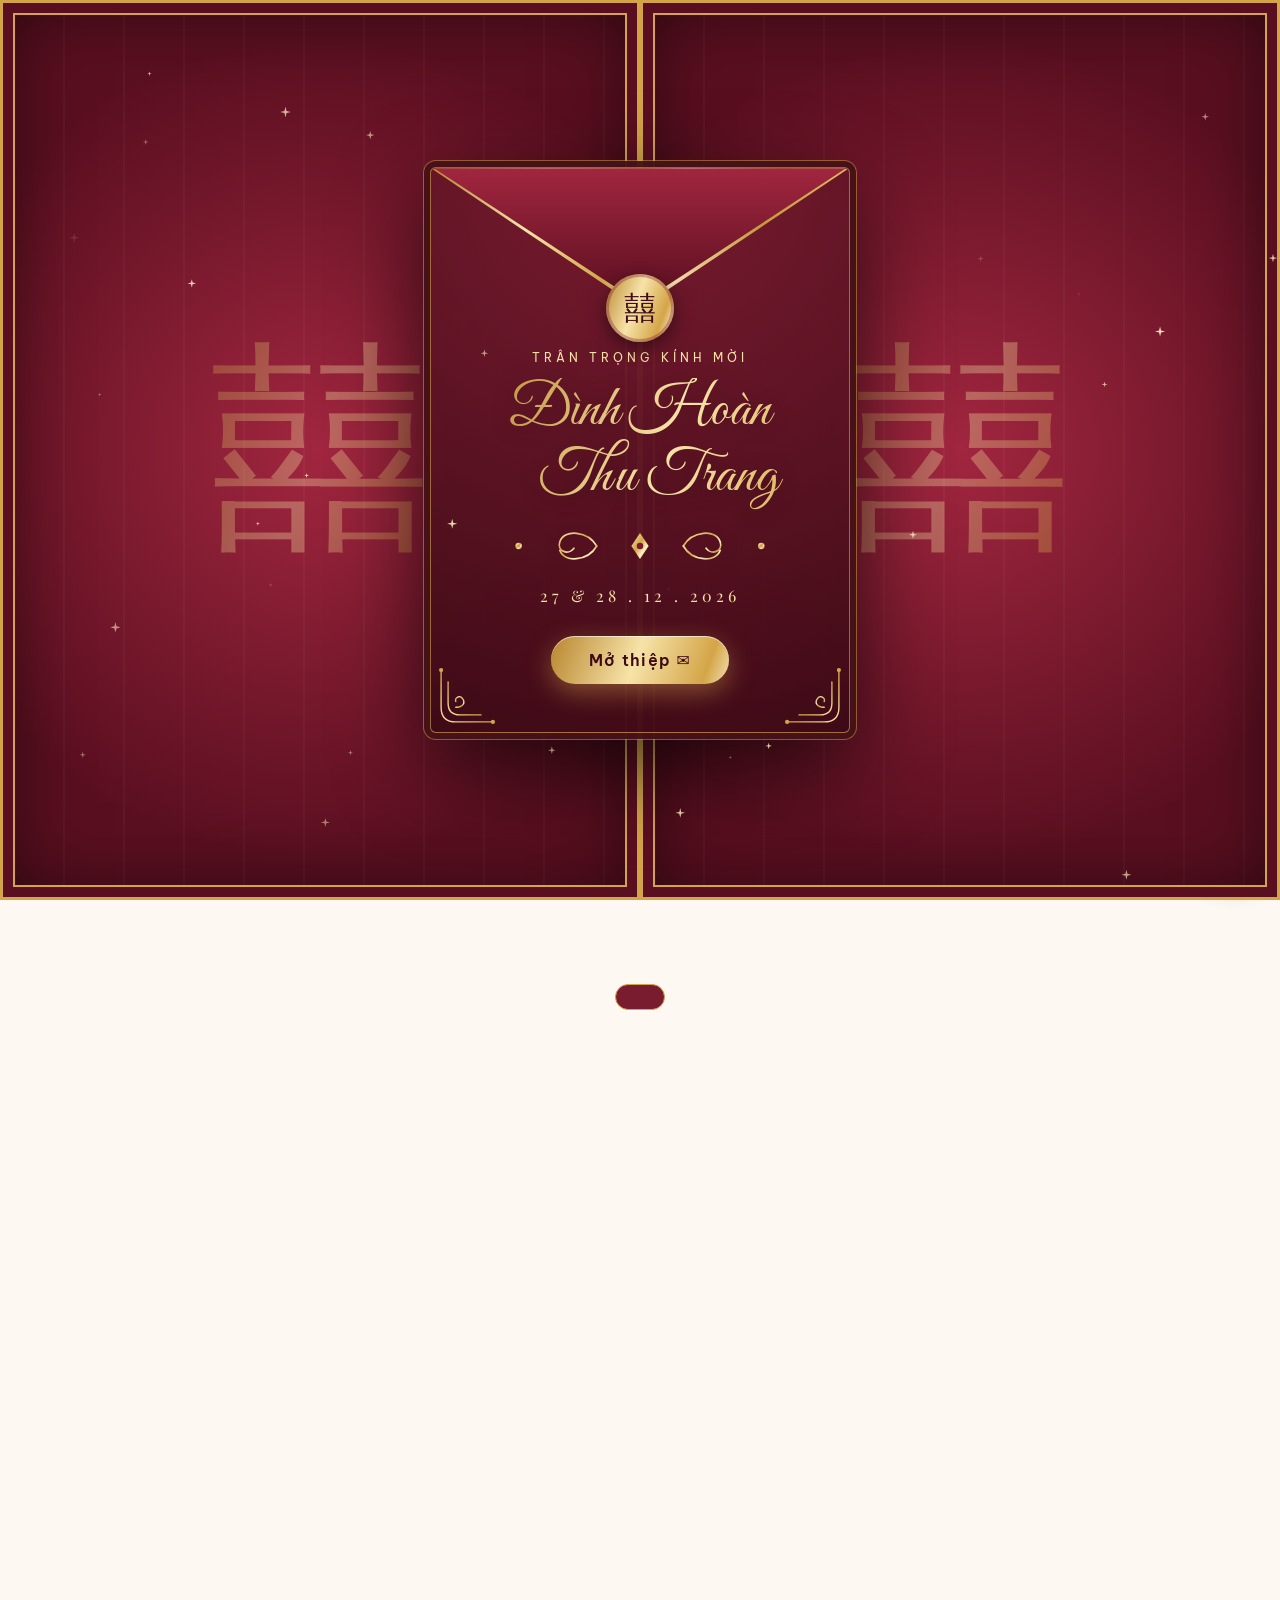
==== index.html @ 95486910 "Rút ngắn đoạn cúi chào hai họ và khán giả vỗ tay từ 4 giây còn 2 giây Toàn bộ cảnh mở thiệp còn khoả" ====
<!doctype html>
<html lang="vi">
<head>
  <meta charset="utf-8">
  <meta name="viewport" content="width=device-width, initial-scale=1">
  <title>Thiệp Cưới Đình Hoàn & Thu Trang · 27–28.12.2026</title>
  <meta name="description" content="Trân trọng kính mời bạn đến dự lễ cưới của Đình Hoàn & Thu Trang vào ngày 27 & 28/12/2026.">
  <meta property="og:title" content="Đình Hoàn ❤ Thu Trang — 27 & 28.12.2026">
  <meta property="og:description" content="Trân trọng kính mời bạn đến chung vui cùng gia đình chúng mình.">
  <meta property="og:image" content="images/cover.jpg">
  <meta name="theme-color" content="#5a0f20">
  <link rel="preconnect" href="https://fonts.googleapis.com">
  <link rel="preconnect" href="https://fonts.gstatic.com" crossorigin>
  <link href="https://fonts.googleapis.com/css2?family=Great+Vibes&family=Playfair+Display:ital,wght@0,400;0,600;0,700;1,400&family=Be+Vietnam+Pro:wght@300;400;500&display=swap" rel="stylesheet">
  <link rel="stylesheet" href="style.css?v=42">
</head>
<body class="locked">

  <!-- Hoạ tiết vàng dùng lại nhiều lần -->
  <svg width="0" height="0" style="position:absolute" aria-hidden="true">
    <defs>
      <linearGradient id="goldGrad" x1="0" y1="0" x2="1" y2="1">
        <stop offset="0" stop-color="#f7e3a8"/><stop offset=".45" stop-color="#d4a548"/>
        <stop offset=".7" stop-color="#fff1c4"/><stop offset="1" stop-color="#b8862f"/>
      </linearGradient>
      <symbol id="flourish" viewBox="0 0 240 40">
        <g fill="none" stroke="url(#goldGrad)" stroke-width="1.6" stroke-linecap="round">
          <path d="M106 20H8M134 20H232"/>
          <path d="M80 20c-8-14-30-16-34-4c-3 9 8 13 13 6"/>
          <path d="M160 20c8-14 30-16 34-4c3 9-8 13-13 6"/>
          <path d="M80 20c-8 14-30 16-34 4"/><path d="M160 20c8 14 30 16 34 4"/>
          <circle cx="8" cy="20" r="2.2" fill="#d4a548"/><circle cx="232" cy="20" r="2.2" fill="#d4a548"/>
        </g>
        <path d="M120 8l8 12-8 12-8-12z" fill="url(#goldGrad)"/>
        <circle cx="120" cy="20" r="3" fill="#7a1c30"/>
      </symbol>
      <symbol id="corner" viewBox="0 0 80 80">
        <g fill="none" stroke="url(#goldGrad)" stroke-width="2" stroke-linecap="round">
          <path d="M3 77V24Q3 3 24 3H77"/>
          <path d="M13 60V30Q13 13 30 13H60"/>
          <path d="M24 24c10 0 14 6 10 12s-12 2-10-4"/>
        </g>
        <circle cx="3" cy="77" r="3" fill="#d4a548"/><circle cx="77" cy="3" r="3" fill="#d4a548"/>
      </symbol>
    </defs>
  </svg>

  <!-- ====== MÀN HÌNH MỞ THIỆP: CỔNG CƯỚI ====== -->
  <div id="opening">
    <div class="door left"><div class="door-inner"><span class="door-xi">囍</span></div></div>
    <div class="door right"><div class="door-inner"><span class="door-xi">囍</span></div></div>
    <!-- Phong bì thư: bấm vào bất kỳ đâu trên phong bì để mở -->
    <div class="gate-card envelope" id="envelope" role="button" tabindex="0" aria-label="Mở thiệp">
      <div class="env-flap"><div class="env-flap-in"></div></div>
      <div class="env-seal">囍</div>
      <svg class="corner bl"><use href="#corner"/></svg><svg class="corner br"><use href="#corner"/></svg>
      <p class="env-small">Trân trọng kính mời</p>
      <h1 class="script gold-text env-names"><span data-k="groom.shortName"></span><br><span class="amp">&</span> <span data-k="bride.shortName"></span></h1>
      <svg class="flourish"><use href="#flourish"/></svg>
      <p class="env-date" data-k="dateText"></p>
      <span id="openBtn" class="btn-gold">Mở thiệp ✉</span>
    </div>

    <!-- Hoạt ảnh cô dâu chú rể hôn nhau -->
    <div class="kiss-scene" aria-hidden="true">
      <div class="kiss-glow"></div>
      <svg class="kiss-svg" viewBox="-220 -290 440 390">
        <defs>
          <linearGradient id="silGold" x1="0" y1="0" x2="0" y2="1">
            <stop offset="0" stop-color="#fff1c4"/><stop offset=".5" stop-color="#e2b45a"/><stop offset="1" stop-color="#a8792a"/>
          </linearGradient>
          <linearGradient id="suitDark" x1="0" y1="0" x2="0" y2="1">
            <stop offset="0" stop-color="#d9aa52"/><stop offset="1" stop-color="#8f6420"/>
          </linearGradient>
          <linearGradient id="veilGrad" x1="0" y1="0" x2="1" y2="1">
            <stop offset="0" stop-color="#fff" stop-opacity=".9"/><stop offset="1" stop-color="#fff" stop-opacity=".1"/>
          </linearGradient>
          <linearGradient id="dressGrad" x1="0" y1="0" x2="0" y2="1">
            <stop offset="0" stop-color="#ffffff"/><stop offset="1" stop-color="#f3e4cc"/>
          </linearGradient>
          <linearGradient id="suitBlack" x1="0" y1="0" x2="1" y2="1">
            <stop offset="0" stop-color="#3a3a46"/><stop offset=".55" stop-color="#16161c"/><stop offset="1" stop-color="#050507"/>
          </linearGradient>
          <linearGradient id="suitBack" x1="0" y1="0" x2="0" y2="1">
            <stop offset="0" stop-color="#1c1c24"/><stop offset="1" stop-color="#050507"/>
          </linearGradient>
          <radialGradient id="blush"><stop offset="0" stop-color="#ff7a93" stop-opacity=".8"/><stop offset="1" stop-color="#ff7a93" stop-opacity="0"/></radialGradient>
        </defs>

        <!-- Trái tim vàng tự vẽ bao quanh -->
        <path class="big-heart" pathLength="1" d="M0 12 C-40 -30 -175 -80 -175 -175 C-175 -250 -65 -275 0 -200 C65 -275 175 -250 175 -175 C175 -80 40 -30 0 12 Z"/>
        <g class="twinkles">
          <path d="M-150 -235l4 10 10 4-10 4-4 10-4-10-10-4 10-4z" style="--d:0s"/>
          <path d="M160 -215l3 8 8 3-8 3-3 8-3-8-8-3 8-3z" style="--d:.3s"/>
          <path d="M-185 -110l3 8 8 3-8 3-3 8-3-8-8-3 8-3z" style="--d:.6s"/>
          <path d="M185 -95l4 10 10 4-10 4-4 10-4-10-10-4 10-4z" style="--d:.15s"/>
          <path d="M0 -265l4 10 10 4-10 4-4 10-4-10-10-4 10-4z" style="--d:.45s"/>
        </g>

        <ellipse class="ground" cx="0" cy="3" rx="150" ry="8" fill="#000" opacity=".28"/>

        <!-- ===== CHÚ RỂ ===== -->
        <g class="groom"><g class="walker"><g class="lean">
          <g class="g-leg back"><path d="M-14 -64H0L-2 -6H-13Z" fill="url(#suitBack)"/><path d="M-14 -7H-2Q8 -7 9 -2Q9 1 1 1H-14Z" fill="#050507"/></g>
          <g class="g-leg front"><path d="M6 -64H22L20 -6H9Z" fill="url(#suitBlack)" stroke="rgba(247,227,168,.35)" stroke-width="1"/><path d="M8 -7H21Q31 -7 32 -2Q32 1 23 1H8Z" fill="#050507"/><path d="M15 -4H25" stroke="#fff" stroke-opacity=".35" stroke-width="1.2" stroke-linecap="round"/></g>
          <g class="g-arm2"><g transform="translate(10 -4)"><path d="M-8 -132L-15 -79" stroke="#0b0b10" stroke-width="9.5" stroke-linecap="round"/><rect x="-20.5" y="-82" width="11" height="4" rx="1" fill="#e9e9ee"/><circle cx="-15.5" cy="-73" r="5.6" fill="#e9c3a2"/></g></g>
          <path d="M-12 -147Q4 -151 16 -146Q28 -136 28 -114Q26 -90 27 -60H-20Q-23 -100 -20 -130Q-18 -143 -12 -147Z" fill="url(#suitBlack)" stroke="rgba(247,227,168,.45)" stroke-width="1.2"/>
          <path d="M-20 -64Q-26 -55 -23 -48L-8 -58Z" fill="#14141a"/>
          <path d="M16 -146Q26 -136 27 -116L20 -110Q20 -132 11 -146Z" fill="#fff"/>
          <path d="M11 -146Q20 -130 20 -110L14 -106Q14 -128 4 -146Z" fill="#2c2c38"/>
          <path d="M15 -144l7 3-7 3zM22 -144l-5 3 5 3z" fill="#0b0b0f"/>
          <circle cx="25" cy="-98" r="1.6" fill="#55555f"/><circle cx="25.5" cy="-86" r="1.6" fill="#55555f"/>
          <path d="M3 -122l7 -5 3 5z" fill="#fff"/>
          <circle cx="5" cy="-130" r="4.5" fill="#e04a66"/><circle cx="5" cy="-130" r="2" fill="#ff8fa3"/>
          <g class="g-arm"><g transform="translate(-24 -6)"><path d="M31 -131L35 -77" stroke="rgba(247,227,168,.4)" stroke-width="12" stroke-linecap="round"/><path d="M31 -131L35 -77" stroke="#1d1d26" stroke-width="10" stroke-linecap="round"/><rect x="29.5" y="-77" width="11" height="4" fill="#fff"/><circle cx="35" cy="-69" r="6" fill="#f6d8b8"/>
            <g class="ringbox" opacity="0">
              <rect x="27" y="-71" width="16" height="9" rx="2" fill="#7a1c30" stroke="#d4a548" stroke-width="1"/>
              <g class="ring"><circle cx="35" cy="-75" r="3.6" fill="none" stroke="#f2d58a" stroke-width="1.8"/><path d="M35 -82l2.4 3-2.4 2.4-2.4-2.4z" fill="#fff"/></g>
              <rect class="lid" x="27" y="-75" width="16" height="4" rx="1.5" fill="#8e2238" stroke="#d4a548" stroke-width="1"/>
            </g>
          </g></g>
          <g class="g-head">
            <rect x="-7" y="-158" width="14" height="14" fill="#f6d8b8"/>
            <circle cx="2" cy="-176" r="22" fill="#f6d8b8"/>
            <path d="M-22 -176Q-24 -204 2 -201Q24 -200 25 -182Q14 -194 2 -190Q-10 -188 -13 -170Z" fill="#2a0610"/>
            <circle class="eye-open" cx="14" cy="-178" r="2.4" fill="#2a0610"/>
            <path class="eye-closed" d="M10 -178q4 3 8 0" stroke="#2a0610" stroke-width="2" fill="none" stroke-linecap="round"/>
            <path class="mouth" d="M14 -166q4 2 7-1" stroke="#a0384d" stroke-width="2" fill="none" stroke-linecap="round"/><g class="pucker" opacity="0"><ellipse cx="23" cy="-166" rx="3.2" ry="3.8" fill="#d9536f"/><path d="M21.4 -166h3.4" stroke="#9c3348" stroke-width="1" stroke-linecap="round"/></g>
            <circle class="blush" cx="10" cy="-168" r="6" fill="url(#blush)"/>
            <path class="sweat" d="M21 -196q-4 6 0 8.5q4 -2.5 0 -8.5z" fill="#a8dcf5" stroke="#6fbfe6" stroke-width=".8" opacity="0"/>
          </g>
        </g></g></g>

        <!-- ===== CÔ DÂU ===== -->
        <g class="bride"><g class="walker"><g class="lean">
          <path class="veil" d="M8 -188Q62 -172 78 -92Q90 -30 100 0L44 0Q54 -80 16 -150Z" fill="url(#veilGrad)"/>
          <g class="b-foot"><path d="M30 -12L54 -34" stroke="#f6d8b8" stroke-width="6" stroke-linecap="round"/><ellipse cx="58" cy="-37" rx="8" ry="4" transform="rotate(-40 58 -37)" fill="#fff" stroke="#d4a548" stroke-width="1.5"/></g>
          <g class="dress">
            <path d="M-12 -138Q0 -132 12 -138L18 -100Q42 -50 66 -2Q50 4 34 -2Q18 6 0 -2Q-18 6 -34 -2Q-50 4 -62 -2Q-38 -50 -18 -100Z" fill="url(#dressGrad)"/>
            <path d="M-46 -24Q0 -12 50 -24" stroke="#e8d3ad" stroke-width="1.5" fill="none"/>
            <path d="M-34 -50Q0 -40 36 -50" stroke="#e8d3ad" stroke-width="1.2" fill="none"/>
          </g>
          <path d="M-12 -138Q0 -132 12 -138L16 -104H-16Z" fill="#fff"/>
          <path d="M-15 -104Q0 -96 16 -104" stroke="#d4a548" stroke-width="3" fill="none"/>
          <g class="b-arm2"><path d="M-8 -133L-14 -97" stroke="#c99a74" stroke-width="7.5" stroke-linecap="round"/><path d="M-8 -133L-14 -97" stroke="#fbe3cc" stroke-width="5.5" stroke-linecap="round"/><circle cx="-14.5" cy="-94" r="4.5" fill="#fbe3cc" stroke="#c99a74" stroke-width="1"/></g>
          <g class="b-arm">
            <path d="M10 -133L10 -98" stroke="#c99a74" stroke-width="7.5" stroke-linecap="round"/><path d="M10 -133L10 -98" stroke="#f6d8b8" stroke-width="5.5" stroke-linecap="round"/><circle cx="10" cy="-95" r="4.5" fill="#f6d8b8" stroke="#c99a74" stroke-width="1"/>
            <g class="bouquet"><path d="M10 -96L6 -78" stroke="#4f7a3a" stroke-width="3"/>
              <circle cx="4" cy="-100" r="8" fill="#e04a66"/><circle cx="14" cy="-104" r="7" fill="#f7c6cf"/><circle cx="8" cy="-110" r="6" fill="#ff8fa3"/><circle cx="-2" cy="-108" r="5" fill="#fff"/></g>
          </g>
          <g class="b-head">
            <rect x="-6" y="-150" width="12" height="13" fill="#fbe3cc"/>
            <circle cx="-2" cy="-166" r="19" fill="#fbe3cc"/>
            <path d="M-20 -168Q-22 -190 0 -188Q20 -188 18 -164Q24 -150 14 -142Q12 -160 4 -170Q-6 -178 -20 -168Z" fill="#2a0610"/>
            <circle cx="16" cy="-180" r="8" fill="#2a0610"/>
            <path d="M-12 -186l4-7 4 6 4-7 4 7" stroke="#f7e3a8" stroke-width="2" fill="none" stroke-linejoin="round"/>
            <circle class="eye-open" cx="-12" cy="-168" r="2.2" fill="#2a0610"/>
            <path class="eye-closed" d="M-16 -168q4 3 8 0" stroke="#2a0610" stroke-width="2" fill="none" stroke-linecap="round"/>
            <path class="eye-heart" d="M-12 -164c-4.5-3.2-5.5-6.3-3-7.8c1.4-.8 2.6 0 3 1c.4-1 1.6-1.8 3-1c2.5 1.5 1.5 4.6-3 7.8z" fill="#e04a66" opacity="0"/>
            <path class="mouth" d="M-14 -158q-3 2-6 0" stroke="#d6455f" stroke-width="2.4" fill="none" stroke-linecap="round"/><g class="pucker" opacity="0"><ellipse cx="-21" cy="-158" rx="3" ry="3.6" fill="#e04a66"/><path d="M-22.6 -158h3.2" stroke="#a8324e" stroke-width="1" stroke-linecap="round"/></g>
            <circle class="blush" cx="-8" cy="-160" r="5.5" fill="url(#blush)"/>
          </g>
        </g></g></g>

        <!-- ===== KHÁN GIẢ: HỌ HÀNG HAI BÊN (nhìn từ sau lưng) ===== -->
        <g class="audience" opacity="0">
          <g class="aud" transform="translate(-196 0)"><g transform="translate(0 92) scale(1.0) translate(0 -92)"><g class="aud-bob">
            <g class="aud-arms"><path d="M-17 64L-9 26M17 64L9 26" stroke="#3f4e8c" stroke-width="7" stroke-linecap="round"/>
              <circle class="h1" cx="-7" cy="22" r="4.6" fill="#f6d8b8"/><circle class="h2" cx="7" cy="22" r="4.6" fill="#f6d8b8"/></g>
            <path d="M-26 96Q-26 60 0 57Q26 60 26 96Z" fill="#3f4e8c"/>
            <path d="M-26 96Q-26 60 0 57" stroke="rgba(255,255,255,.18)" stroke-width="2" fill="none"/>
            <circle cx="-14" cy="44" r="3.4" fill="#f6d8b8"/><circle cx="14" cy="44" r="3.4" fill="#f6d8b8"/>
            <circle cx="0" cy="42" r="15" fill="#e8e4dc"/>
            <ellipse cx="0" cy="27" rx="15" ry="6" fill="#3a2a6a"/><path d="M-15 27q15 -5 30 0" stroke="#5b4a8f" stroke-width="2" fill="none"/>
          </g></g></g>
          <g class="aud" transform="translate(-150 0)"><g transform="translate(0 92) scale(0.98) translate(0 -92)"><g class="aud-bob">
            <g class="aud-arms"><path d="M-17 64L-9 26M17 64L9 26" stroke="#a8322f" stroke-width="7" stroke-linecap="round"/>
              <circle class="h1" cx="-7" cy="22" r="4.6" fill="#f6d8b8"/><circle class="h2" cx="7" cy="22" r="4.6" fill="#f6d8b8"/></g>
            <path d="M-26 96Q-26 60 0 57Q26 60 26 96Z" fill="#a8322f"/>
            <path d="M-26 96Q-26 60 0 57" stroke="rgba(255,255,255,.18)" stroke-width="2" fill="none"/>
            <circle cx="-14" cy="44" r="3.4" fill="#f6d8b8"/><circle cx="14" cy="44" r="3.4" fill="#f6d8b8"/>
            <circle cx="0" cy="42" r="15" fill="#aaa49c"/>
            <circle cx="0" cy="30" r="6.5" fill="#aaa49c"/>
          </g></g></g>
          <g class="aud" transform="translate(-104 0)"><g transform="translate(0 92) scale(0.85) translate(0 -92)"><g class="aud-bob">
            <g class="aud-arms"><path d="M-17 64L-9 26M17 64L9 26" stroke="#f2b13a" stroke-width="7" stroke-linecap="round"/>
              <circle class="h1" cx="-7" cy="22" r="4.6" fill="#f6d8b8"/><circle class="h2" cx="7" cy="22" r="4.6" fill="#f6d8b8"/></g>
            <path d="M-26 96Q-26 60 0 57Q26 60 26 96Z" fill="#f2b13a"/>
            <path d="M-26 96Q-26 60 0 57" stroke="rgba(255,255,255,.18)" stroke-width="2" fill="none"/>
            <circle cx="-14" cy="44" r="3.4" fill="#f6d8b8"/><circle cx="14" cy="44" r="3.4" fill="#f6d8b8"/>
            <circle cx="0" cy="42" r="15" fill="#2a1410"/>
            <path d="M-2 26q2 -6 6 -5" stroke="#2a1410" stroke-width="2.5" fill="none" stroke-linecap="round"/>
          </g></g></g>
          <g class="aud" transform="translate(-62 0)"><g transform="translate(0 92) scale(1.02) translate(0 -92)"><g class="aud-bob">
            <g class="aud-arms"><path d="M-17 64L-9 26M17 64L9 26" stroke="#2f3640" stroke-width="7" stroke-linecap="round"/>
              <circle class="h1" cx="-7" cy="22" r="4.6" fill="#f6d8b8"/><circle class="h2" cx="7" cy="22" r="4.6" fill="#f6d8b8"/></g>
            <path d="M-26 96Q-26 60 0 57Q26 60 26 96Z" fill="#2f3640"/>
            <path d="M-26 96Q-26 60 0 57" stroke="rgba(255,255,255,.18)" stroke-width="2" fill="none"/>
            <circle cx="-14" cy="44" r="3.4" fill="#f6d8b8"/><circle cx="14" cy="44" r="3.4" fill="#f6d8b8"/>
            <circle cx="0" cy="42" r="15" fill="#2a1410"/>
            
          </g></g></g>
          <g class="aud" transform="translate(-18 0)"><g transform="translate(0 92) scale(0.98) translate(0 -92)"><g class="aud-bob">
            <g class="aud-arms"><path d="M-17 64L-9 26M17 64L9 26" stroke="#e58aa0" stroke-width="7" stroke-linecap="round"/>
              <circle class="h1" cx="-7" cy="22" r="4.6" fill="#f6d8b8"/><circle class="h2" cx="7" cy="22" r="4.6" fill="#f6d8b8"/></g>
            <path d="M-26 96Q-26 60 0 57Q26 60 26 96Z" fill="#e58aa0"/>
            <path d="M-26 96Q-26 60 0 57" stroke="rgba(255,255,255,.18)" stroke-width="2" fill="none"/>
            <circle cx="-14" cy="44" r="3.4" fill="#f6d8b8"/><circle cx="14" cy="44" r="3.4" fill="#f6d8b8"/>
            <circle cx="0" cy="42" r="15" fill="#3a1c12"/>
            <path d="M-14 42Q-16 62 -10 72H10Q16 62 14 42Z" fill="#3a1c12"/>
          </g></g></g>
          <g class="aud" transform="translate(26 0)"><g transform="translate(0 92) scale(1.0) translate(0 -92)"><g class="aud-bob">
            <g class="aud-arms"><path d="M-17 64L-9 26M17 64L9 26" stroke="#b23a5e" stroke-width="7" stroke-linecap="round"/>
              <circle class="h1" cx="-7" cy="22" r="4.6" fill="#f6d8b8"/><circle class="h2" cx="7" cy="22" r="4.6" fill="#f6d8b8"/></g>
            <path d="M-26 96Q-26 60 0 57Q26 60 26 96Z" fill="#b23a5e"/>
            <path d="M-26 96Q-26 60 0 57" stroke="rgba(255,255,255,.18)" stroke-width="2" fill="none"/>
            <circle cx="-14" cy="44" r="3.4" fill="#f6d8b8"/><circle cx="14" cy="44" r="3.4" fill="#f6d8b8"/>
            <circle cx="0" cy="42" r="15" fill="#aaa49c"/>
            <circle cx="0" cy="30" r="6.5" fill="#aaa49c"/>
          </g></g></g>
          <g class="aud" transform="translate(70 0)"><g transform="translate(0 92) scale(1.02) translate(0 -92)"><g class="aud-bob">
            <g class="aud-arms"><path d="M-17 64L-9 26M17 64L9 26" stroke="#2f6b5a" stroke-width="7" stroke-linecap="round"/>
              <circle class="h1" cx="-7" cy="22" r="4.6" fill="#f6d8b8"/><circle class="h2" cx="7" cy="22" r="4.6" fill="#f6d8b8"/></g>
            <path d="M-26 96Q-26 60 0 57Q26 60 26 96Z" fill="#2f6b5a"/>
            <path d="M-26 96Q-26 60 0 57" stroke="rgba(255,255,255,.18)" stroke-width="2" fill="none"/>
            <circle cx="-14" cy="44" r="3.4" fill="#f6d8b8"/><circle cx="14" cy="44" r="3.4" fill="#f6d8b8"/>
            <circle cx="0" cy="42" r="15" fill="#e8e4dc"/>
            <ellipse cx="0" cy="27" rx="15" ry="6" fill="#3a2a6a"/><path d="M-15 27q15 -5 30 0" stroke="#5b4a8f" stroke-width="2" fill="none"/>
          </g></g></g>
          <g class="aud" transform="translate(114 0)"><g transform="translate(0 92) scale(0.97) translate(0 -92)"><g class="aud-bob">
            <g class="aud-arms"><path d="M-17 64L-9 26M17 64L9 26" stroke="#8fb6e8" stroke-width="7" stroke-linecap="round"/>
              <circle class="h1" cx="-7" cy="22" r="4.6" fill="#f6d8b8"/><circle class="h2" cx="7" cy="22" r="4.6" fill="#f6d8b8"/></g>
            <path d="M-26 96Q-26 60 0 57Q26 60 26 96Z" fill="#8fb6e8"/>
            <path d="M-26 96Q-26 60 0 57" stroke="rgba(255,255,255,.18)" stroke-width="2" fill="none"/>
            <circle cx="-14" cy="44" r="3.4" fill="#f6d8b8"/><circle cx="14" cy="44" r="3.4" fill="#f6d8b8"/>
            <circle cx="0" cy="42" r="15" fill="#2a1410"/>
            <circle cx="0" cy="29" r="6" fill="#2a1410"/>
          </g></g></g>
          <g class="aud" transform="translate(156 0)"><g transform="translate(0 92) scale(0.85) translate(0 -92)"><g class="aud-bob">
            <g class="aud-arms"><path d="M-17 64L-9 26M17 64L9 26" stroke="#7ccf9a" stroke-width="7" stroke-linecap="round"/>
              <circle class="h1" cx="-7" cy="22" r="4.6" fill="#f6d8b8"/><circle class="h2" cx="7" cy="22" r="4.6" fill="#f6d8b8"/></g>
            <path d="M-26 96Q-26 60 0 57Q26 60 26 96Z" fill="#7ccf9a"/>
            <path d="M-26 96Q-26 60 0 57" stroke="rgba(255,255,255,.18)" stroke-width="2" fill="none"/>
            <circle cx="-14" cy="44" r="3.4" fill="#f6d8b8"/><circle cx="14" cy="44" r="3.4" fill="#f6d8b8"/>
            <circle cx="0" cy="42" r="15" fill="#2a1410"/>
            <path d="M-2 26q2 -6 6 -5" stroke="#2a1410" stroke-width="2.5" fill="none" stroke-linecap="round"/>
          </g></g></g>
          <g class="aud" transform="translate(198 0)"><g transform="translate(0 92) scale(1.0) translate(0 -92)"><g class="aud-bob">
            <g class="aud-arms"><path d="M-17 64L-9 26M17 64L9 26" stroke="#5a4a7a" stroke-width="7" stroke-linecap="round"/>
              <circle class="h1" cx="-7" cy="22" r="4.6" fill="#f6d8b8"/><circle class="h2" cx="7" cy="22" r="4.6" fill="#f6d8b8"/></g>
            <path d="M-26 96Q-26 60 0 57Q26 60 26 96Z" fill="#5a4a7a"/>
            <path d="M-26 96Q-26 60 0 57" stroke="rgba(255,255,255,.18)" stroke-width="2" fill="none"/>
            <circle cx="-14" cy="44" r="3.4" fill="#f6d8b8"/><circle cx="14" cy="44" r="3.4" fill="#f6d8b8"/>
            <circle cx="0" cy="42" r="15" fill="#2a1410"/>
            
          </g></g></g>
        </g>

        <!-- Thần Cupid bắn mũi tên -->
        <g class="cupid" opacity="0">
          <g transform="scale(1.35)">
            <path class="c-wing" d="M-4 -4Q-24 -28 -32 -8Q-22 -4 -6 3Z" fill="#fff" stroke="#e6ddcc" stroke-width="1"/>
            <ellipse cx="0" cy="5" rx="9" ry="10" fill="#fbe3cc"/>
            <path d="M-9 8Q0 15 9 8L7 15Q0 19 -7 15Z" fill="#fff"/>
            <circle cx="2" cy="-12" r="9.5" fill="#fbe3cc"/>
            <path d="M-7 -18q3 -7 9 -4q4 -5 8 1q3 1 2 5q-6 -4 -12 -1q-5 -3 -7 -1z" fill="#f2d58a"/>
            <circle cx="7" cy="-13" r="1.3" fill="#2a0610"/>
            <path d="M5 -8q2 1.5 4 0" stroke="#a0384d" stroke-width="1.2" fill="none" stroke-linecap="round"/>
            <circle cx="3" cy="-9" r="2.5" fill="url(#blush)"/>
            <path d="M14 -12Q26 2 14 16" stroke="#d4a548" stroke-width="2.2" fill="none"/>
            <path d="M14 -12L9 2L14 16" stroke="#fff" stroke-width=".9" fill="none"/>
            <path d="M3 1L11 2" stroke="#fbe3cc" stroke-width="3.2" stroke-linecap="round"/>
          </g>
        </g>
        <g class="arrow" opacity="0">
          <path d="M-18 0H10" stroke="#d4a548" stroke-width="2.2"/>
          <path d="M8 0C4 -5 9 -9 12 -5C15 -9 20 -5 16 0L12 5Z" fill="#e04a66"/>
          <path d="M-18 0l-5 -5M-18 0l-5 5M-13 0l-5 -5M-13 0l-5 5" stroke="#f7c6cf" stroke-width="1.6"/>
        </g>

        <!-- Đôi bồ câu kéo băng rôn -->
        <g class="doves" opacity="0">
          <path d="M-62 4L-50 24M62 4L50 24" stroke="#f2d58a" stroke-width="1.2"/>
          <path d="M-76 20H76L67 32L76 44H-76L-67 32Z" fill="#7a1c30" stroke="#f2d58a" stroke-width="1.5"/>
          <text x="0" y="39" text-anchor="middle" font-family="Great Vibes,cursive" font-size="19" fill="#f7e3a8">Hoàn ❤ Trang</text>
          <g transform="translate(-70 0)"><g class="dove-body">
              <path class="wing back" d="M-2 -2Q-10 -20 -24 -18Q-15 -6 -6 2Z" fill="#e6ddcc"/>
              <path d="M-11 0L-23 -6L-21 5Z" fill="#fff"/>
              <ellipse cx="0" cy="0" rx="13" ry="7" fill="#fff"/>
              <circle cx="11" cy="-4" r="5.2" fill="#fff"/>
              <path d="M15.5 -5.2L21 -3.6L15.5 -2.4Z" fill="#e2b45a"/>
              <circle cx="12.8" cy="-5.2" r="1.1" fill="#2a0610"/>
              <path class="wing front" d="M-2 -2Q-6 -22 -19 -24Q-12 -8 -4 2Z" fill="#fff" stroke="#e6ddcc" stroke-width="1"/>
            </g></g>
          <g transform="translate(70 0) scale(-1 1)"><g class="dove-body">
              <path class="wing back" d="M-2 -2Q-10 -20 -24 -18Q-15 -6 -6 2Z" fill="#e6ddcc"/>
              <path d="M-11 0L-23 -6L-21 5Z" fill="#fff"/>
              <ellipse cx="0" cy="0" rx="13" ry="7" fill="#fff"/>
              <circle cx="11" cy="-4" r="5.2" fill="#fff"/>
              <path d="M15.5 -5.2L21 -3.6L15.5 -2.4Z" fill="#e2b45a"/>
              <circle cx="12.8" cy="-5.2" r="1.1" fill="#2a0610"/>
              <path class="wing front" d="M-2 -2Q-6 -22 -19 -24Q-12 -8 -4 2Z" fill="#fff" stroke="#e6ddcc" stroke-width="1"/>
            </g></g>
        </g>

        <!-- Tim bay lên khi hôn -->
        <g class="kiss-hearts" transform="translate(0 -196)">
          <path d="M0 6C-10-4-4-12 0-6C4-12 10-4 0 6Z" fill="#e04a66" style="--dx:-34px;--d:0s"/>
          <path d="M0 6C-10-4-4-12 0-6C4-12 10-4 0 6Z" fill="#f7c6cf" style="--dx:26px;--d:.2s"/>
          <path d="M0 6C-10-4-4-12 0-6C4-12 10-4 0 6Z" fill="#d4a548" style="--dx:-6px;--d:.4s"/>
          <path d="M0 6C-10-4-4-12 0-6C4-12 10-4 0 6Z" fill="#ff8fa3" style="--dx:44px;--d:.6s"/>
          <path d="M0 6C-10-4-4-12 0-6C4-12 10-4 0 6Z" fill="#fff1c4" style="--dx:-48px;--d:.8s"/>
          <path d="M0 6C-10-4-4-12 0-6C4-12 10-4 0 6Z" fill="#e04a66" style="--dx:12px;--d:1s"/>
        </g>
      </svg>
      <p class="kiss-caption script gold-text">Mãi mãi bên nhau</p>
      <p class="cd3" id="cd3"></p>
      <figure class="polaroid" id="polaroid">
        <img id="polaroidImg" alt="Ảnh cưới của cô dâu chú rể">
        <figcaption class="script">Hoàn <span>❤</span> Trang</figcaption>
        <small>27 &amp; 28 . 12 . 2026</small>
      </figure>
      <div class="flash" id="flash"></div>
    </div>
    <button class="skip-btn" id="skipBtn" type="button">Bỏ qua ›</button>
  </div>

  <canvas id="fx"></canvas>
  <button id="musicBtn" class="music-btn" aria-label="Bật/tắt nhạc"><span class="disc">♫</span></button>
  <audio id="bgm" loop preload="none"></audio>

  <!-- ====== HERO ====== -->
  <header class="hero" id="top">
    <div class="hero-bg" id="heroBg"></div>
    <div class="hero-overlay"></div>
    <div class="hero-frame">
      <svg class="corner tl"><use href="#corner"/></svg><svg class="corner tr"><use href="#corner"/></svg>
      <svg class="corner bl"><use href="#corner"/></svg><svg class="corner br"><use href="#corner"/></svg>
    </div>
    <div class="hero-content">
      <div class="xi-badge reveal">囍</div>
      <p class="eyebrow reveal">We are getting married</p>
      <h1 class="script hero-names gold-text reveal">
        <span data-k="groom.shortName"></span>
        <span class="amp">&</span>
        <span data-k="bride.shortName"></span>
      </h1>
      <svg class="flourish reveal"><use href="#flourish"/></svg>
      <p class="hero-date reveal" data-k="dateText"></p>
      <p class="hero-quote reveal" data-k="quote"></p>
    </div>
    <a href="#invite" class="scroll-hint" aria-label="Cuộn xuống"><span></span></a>
  </header>

  <nav class="topnav" id="topnav">
    <a href="#invite">Lời mời</a>
    <a href="#couple">Cặp đôi</a>
    <a href="#story">Chuyện tình</a>
    <a href="#events">Sự kiện</a>
    <a href="#album">Album</a>
    <a href="#gift">Mừng cưới</a>
  </nav>

  <main>
    <!-- ====== LỜI MỜI + ĐẾM NGƯỢC ====== -->
    <section id="invite" class="section invite">
      <svg class="flourish reveal"><use href="#flourish"/></svg>
      <p class="kicker reveal">Trân trọng báo tin lễ thành hôn của</p>
      <h2 class="script big gold-deep reveal" data-k="groom.fullName"></h2>
      <p class="amp-big reveal">&</p>
      <h2 class="script big gold-deep reveal" data-k="bride.fullName"></h2>

      <div class="days" id="days"></div>

      <h3 class="cd-title reveal">Đếm ngược đến ngày vui</h3>
      <div class="countdown reveal" id="countdown">
        <div><b id="cd-d">0</b><span>Ngày</span></div>
        <div><b id="cd-h">0</b><span>Giờ</span></div>
        <div><b id="cd-m">0</b><span>Phút</span></div>
        <div><b id="cd-s">0</b><span>Giây</span></div>
      </div>
      <!-- Cô dâu chú rể nắm tay đi phát thiệp: mời từng khách → mời người xem -->
      <div class="invite-run reveal" aria-hidden="true">
        <svg viewBox="0 0 640 220" preserveAspectRatio="xMidYMid meet">
          <defs>
            <linearGradient id="igSuit" x1="0" y1="0" x2="1" y2="1"><stop offset="0" stop-color="#3a3a48"/><stop offset=".6" stop-color="#1c1c24"/><stop offset="1" stop-color="#0b0b10"/></linearGradient>
            <linearGradient id="igDress" x1="0" y1="0" x2="0" y2="1"><stop offset="0" stop-color="#fff"/><stop offset="1" stop-color="#f4e6cf"/></linearGradient>
          </defs>
          <path d="M8 206H632" stroke="#d4a548" stroke-width="1.5" stroke-dasharray="2 8" stroke-linecap="round" opacity=".7"/>
          <g class="ig-scene">
            <g transform="translate(0 204)">
              <g class="ig-guest" data-x="170" transform="translate(170 0)"><g class="gj">
            <ellipse cx="0" cy="1" rx="17" ry="3.5" fill="#000" opacity=".1"/>
            <rect x="-9" y="-8" width="7" height="6" fill="#fff"/><rect x="2" y="-8" width="7" height="6" fill="#fff"/>
            <ellipse cx="-6" cy="-2" rx="5.5" ry="2.6" fill="#3a2a2a"/><ellipse cx="6" cy="-2" rx="5.5" ry="2.6" fill="#3a2a2a"/>
            <path d="M-15 -60Q0 -64 15 -60L18 -6H-18Z" fill="#30407a"/><path d="M0 -60V-8" stroke="#24305f" stroke-width="1.2"/><g fill="#f2d58a"><circle cx="5" cy="-52" r="1"/><circle cx="5" cy="-44" r="1"/></g>
            <g class="arms-down"><path d="M-14 -58L-18 -32M14 -58L18 -32" stroke="#30407a" stroke-width="6" fill="none" stroke-linecap="round"/><circle cx="-18" cy="-30" r="3.6" fill="#f9dcc4"/><circle cx="18" cy="-30" r="3.6" fill="#f9dcc4"/></g>
            <g class="arms-hold" opacity="0"><path d="M-14 -58Q-18 -46 -9 -42M14 -58Q18 -46 9 -42" stroke="#30407a" stroke-width="6" fill="none" stroke-linecap="round"/>
              <rect x="-10" y="-50" width="20" height="13" rx="1.5" fill="#b3203c" stroke="#d4a548"/><text x="0" y="-40.5" text-anchor="middle" font-size="8" fill="#f2d58a" font-family="serif">囍</text>
              <circle cx="-10" cy="-42" r="3.4" fill="#f9dcc4"/><circle cx="10" cy="-42" r="3.4" fill="#f9dcc4"/></g>
            <rect x="-3.5" y="-67" width="7" height="7" fill="#f9dcc4"/>
            <circle cx="0" cy="-80" r="16" fill="#f9dcc4"/>
            <path d="M-17 -85Q-19 -79 -15 -76M17 -85Q19 -79 15 -76" stroke="#e8e4dc" stroke-width="4" fill="none" stroke-linecap="round"/><path d="M-17 -90h34v-7q-17 -9 -34 0z" fill="#2f2a5f"/><path d="M-17 -97q17 -7 34 0M-17 -93q17 -6 34 0" stroke="#4a4290" stroke-width="1.4" fill="none"/><path d="M-6 -73q6 3 12 0" stroke="#e8e4dc" stroke-width="2.4" fill="none" stroke-linecap="round"/>
            <g transform="translate(0 -1.8) scale(.8)"><ellipse cx="-7" cy="-99" rx="2.6" ry="3.3" fill="#2a1410"/><ellipse cx="7" cy="-99" rx="2.6" ry="3.3" fill="#2a1410"/>
              <circle cx="-6.1" cy="-100.3" r=".95" fill="#fff"/><circle cx="7.9" cy="-100.3" r=".95" fill="#fff"/>
              <ellipse cx="-12" cy="-93" rx="3.6" ry="2.1" fill="#ff9aae" opacity=".55"/><ellipse cx="12" cy="-93" rx="3.6" ry="2.1" fill="#ff9aae" opacity=".55"/><path d="M-5 -91q5 4 10 0" stroke="#9c3348" stroke-width="1.8" fill="none" stroke-linecap="round"/></g>
            <path class="g-heart" opacity="0" d="M0 -104C-8 -112 -3 -119 0 -114C3 -119 8 -112 0 -104Z" fill="#e04a66"/>
            <g class="g-bubble" opacity="0"><rect x="-54" y="-140" width="108" height="21" rx="10.5" fill="#fff" stroke="#d4a548"/><path d="M-4 -119.5L0 -113L4 -119.5Z" fill="#fff" stroke="#d4a548"/><path d="M-3.5 -120.5H3.5" stroke="#fff" stroke-width="2"/>
              <text x="0" y="-125.5" text-anchor="middle" font-size="10.5" font-weight="600" fill="#7a1c30" font-family="Be Vietnam Pro,sans-serif">Nhất định đến!</text></g>
          </g></g><g class="ig-guest" data-x="300" transform="translate(300 0)"><g class="gj">
            <ellipse cx="0" cy="1" rx="17" ry="3.5" fill="#000" opacity=".1"/>
            <rect x="-7" y="-8" width="4" height="6" fill="#fbe3cc"/><rect x="3" y="-8" width="4" height="6" fill="#fbe3cc"/>
            <ellipse cx="-6" cy="-2" rx="5.5" ry="2.6" fill="#3a2a2a"/><ellipse cx="6" cy="-2" rx="5.5" ry="2.6" fill="#3a2a2a"/>
            <path d="M-11 -60Q0 -64 11 -60L13 -40Q20 -22 22 -6H-22Q-20 -22 -13 -40Z" fill="#e88aa2"/><path d="M-13 -40Q0 -36 13 -40" stroke="#fff" stroke-width="1.5" fill="none"/>
            <g class="arms-down"><path d="M-14 -58L-18 -32M14 -58L18 -32" stroke="#e88aa2" stroke-width="6" fill="none" stroke-linecap="round"/><circle cx="-18" cy="-30" r="3.6" fill="#f9dcc4"/><circle cx="18" cy="-30" r="3.6" fill="#f9dcc4"/></g>
            <g class="arms-hold" opacity="0"><path d="M-14 -58Q-18 -46 -9 -42M14 -58Q18 -46 9 -42" stroke="#e88aa2" stroke-width="6" fill="none" stroke-linecap="round"/>
              <rect x="-10" y="-50" width="20" height="13" rx="1.5" fill="#b3203c" stroke="#d4a548"/><text x="0" y="-40.5" text-anchor="middle" font-size="8" fill="#f2d58a" font-family="serif">囍</text>
              <circle cx="-10" cy="-42" r="3.4" fill="#f9dcc4"/><circle cx="10" cy="-42" r="3.4" fill="#f9dcc4"/></g>
            <rect x="-3.5" y="-67" width="7" height="7" fill="#f9dcc4"/>
            <circle cx="0" cy="-80" r="16" fill="#f9dcc4"/>
            <path d="M-17 -84Q-20 -104 0 -103Q20 -104 17 -84L18 -58L11 -62L11 -82Q0 -94 -11 -82L-11 -62L-18 -58Z" fill="#5a3220"/>
            <g transform="translate(0 -1.8) scale(.8)"><ellipse cx="-7" cy="-99" rx="2.6" ry="3.3" fill="#2a1410"/><ellipse cx="7" cy="-99" rx="2.6" ry="3.3" fill="#2a1410"/>
              <circle cx="-6.1" cy="-100.3" r=".95" fill="#fff"/><circle cx="7.9" cy="-100.3" r=".95" fill="#fff"/>
              <ellipse cx="-12" cy="-93" rx="3.6" ry="2.1" fill="#ff9aae" opacity=".55"/><ellipse cx="12" cy="-93" rx="3.6" ry="2.1" fill="#ff9aae" opacity=".55"/><path d="M-5 -91q5 4 10 0" stroke="#9c3348" stroke-width="1.8" fill="none" stroke-linecap="round"/></g>
            <path class="g-heart" opacity="0" d="M0 -104C-8 -112 -3 -119 0 -114C3 -119 8 -112 0 -104Z" fill="#e04a66"/>
            <g class="g-bubble" opacity="0"><rect x="-67" y="-140" width="133" height="21" rx="10.5" fill="#fff" stroke="#d4a548"/><path d="M-4 -119.5L0 -113L4 -119.5Z" fill="#fff" stroke="#d4a548"/><path d="M-3.5 -120.5H3.5" stroke="#fff" stroke-width="2"/>
              <text x="0" y="-125.5" text-anchor="middle" font-size="10.5" font-weight="600" fill="#7a1c30" font-family="Be Vietnam Pro,sans-serif">Chúc mừng hai bạn!</text></g>
          </g></g><g class="ig-guest" data-x="430" transform="translate(430 0)"><g class="gj">
            <ellipse cx="0" cy="1" rx="17" ry="3.5" fill="#000" opacity=".1"/>
            <rect x="-13" y="-31" width="12" height="28" rx="2" fill="#3b4256"/><rect x="1" y="-31" width="12" height="28" rx="2" fill="#3b4256"/>
            <ellipse cx="-6" cy="-2" rx="5.5" ry="2.6" fill="#3a2a2a"/><ellipse cx="6" cy="-2" rx="5.5" ry="2.6" fill="#3a2a2a"/>
            <path d="M-15 -60Q0 -64 15 -60L16 -30H-16Z" fill="#7fb0e6"/><path d="M-4 -61L0 -54L4 -61" stroke="#fff" stroke-width="1.5" fill="none"/>
            <g class="arms-down"><path d="M-14 -58L-18 -32M14 -58L18 -32" stroke="#7fb0e6" stroke-width="6" fill="none" stroke-linecap="round"/><circle cx="-18" cy="-30" r="3.6" fill="#f9dcc4"/><circle cx="18" cy="-30" r="3.6" fill="#f9dcc4"/></g>
            <g class="arms-hold" opacity="0"><path d="M-14 -58Q-18 -46 -9 -42M14 -58Q18 -46 9 -42" stroke="#7fb0e6" stroke-width="6" fill="none" stroke-linecap="round"/>
              <rect x="-10" y="-50" width="20" height="13" rx="1.5" fill="#b3203c" stroke="#d4a548"/><text x="0" y="-40.5" text-anchor="middle" font-size="8" fill="#f2d58a" font-family="serif">囍</text>
              <circle cx="-10" cy="-42" r="3.4" fill="#f9dcc4"/><circle cx="10" cy="-42" r="3.4" fill="#f9dcc4"/></g>
            <rect x="-3.5" y="-67" width="7" height="7" fill="#f9dcc4"/>
            <circle cx="0" cy="-80" r="16" fill="#f9dcc4"/>
            <path d="M-17 -84Q-18 -104 0 -103Q18 -104 17 -84Q12 -94 2 -92Q-8 -96 -17 -84Z" fill="#2b1714"/>
            <g transform="translate(0 -1.8) scale(.8)"><ellipse cx="-7" cy="-99" rx="2.6" ry="3.3" fill="#2a1410"/><ellipse cx="7" cy="-99" rx="2.6" ry="3.3" fill="#2a1410"/>
              <circle cx="-6.1" cy="-100.3" r=".95" fill="#fff"/><circle cx="7.9" cy="-100.3" r=".95" fill="#fff"/>
              <ellipse cx="-12" cy="-93" rx="3.6" ry="2.1" fill="#ff9aae" opacity=".55"/><ellipse cx="12" cy="-93" rx="3.6" ry="2.1" fill="#ff9aae" opacity=".55"/><path d="M-5 -91q5 4 10 0" stroke="#9c3348" stroke-width="1.8" fill="none" stroke-linecap="round"/></g>
            <path class="g-heart" opacity="0" d="M0 -104C-8 -112 -3 -119 0 -114C3 -119 8 -112 0 -104Z" fill="#e04a66"/>
            <g class="g-bubble" opacity="0"><rect x="-54" y="-140" width="108" height="21" rx="10.5" fill="#fff" stroke="#d4a548"/><path d="M-4 -119.5L0 -113L4 -119.5Z" fill="#fff" stroke="#d4a548"/><path d="M-3.5 -120.5H3.5" stroke="#fff" stroke-width="2"/>
              <text x="0" y="-125.5" text-anchor="middle" font-size="10.5" font-weight="600" fill="#7a1c30" font-family="Be Vietnam Pro,sans-serif">Hạnh phúc nhé!</text></g>
          </g></g>
              <g class="ig-couple">
                <g class="ig-groom" transform="translate(-27 0) scale(1.12)">
            <ellipse cx="0" cy="1" rx="20" ry="4" fill="#000" opacity=".12"/>
            <g class="walk">
              <g class="foot l"><rect x="-9" y="-34" width="7.5" height="31" rx="2" fill="#1b1b22"/><ellipse cx="-5.5" cy="-2.5" rx="6.5" ry="3.2" fill="#0a0a0d"/><ellipse cx="-7.5" cy="-3.6" rx="2" ry=".9" fill="#fff" opacity=".35"/></g>
              <g class="foot r"><rect x="1.5" y="-34" width="7.5" height="31" rx="2" fill="#1b1b22"/><ellipse cx="5.5" cy="-2.5" rx="6.5" ry="3.2" fill="#0a0a0d"/><ellipse cx="3.5" cy="-3.6" rx="2" ry=".9" fill="#fff" opacity=".35"/></g>
              <path d="M-21 -74Q-23 -52 -19 -31L-2 -31L0 -37L2 -31L19 -31Q23 -52 21 -74Q11 -81 0 -81Q-11 -81 -21 -74Z" fill="url(#igSuit)"/>
              <path d="M-7 -81L0 -55L7 -81Z" fill="#fff"/>
              <path d="M-7 -81L-13 -67L0 -54Z" fill="#2c2c38"/><path d="M7 -81L13 -67L0 -54Z" fill="#2c2c38"/>
              <path d="M-6 -78L0 -75L6 -78V-72L0 -75L-6 -72Z" fill="#111"/><circle cx="0" cy="-75" r="1.6" fill="#111"/>
              <circle cx="0" cy="-47" r="1.3" fill="#56565f"/><circle cx="0" cy="-40" r="1.3" fill="#56565f"/>
              <path d="M-17 -62l5 -4.5 3 4.5z" fill="#fff"/>
              <g transform="translate(12 -68)"><circle r="3.8" fill="#d63a5a"/><circle r="1.9" fill="#ff8fa3"/><path d="M-2 3l-3 3.5" stroke="#4f7a3a" stroke-width="1.6"/></g>
              <g class="arm-o"><path d="M-19 -72L-24 -45" stroke="#22222c" stroke-width="8" fill="none" stroke-linecap="round"/><circle cx="-24" cy="-42" r="4.2" fill="#f9dcc4"/></g>
              <path d="M19 -72L27 -47" stroke="#22222c" stroke-width="8" fill="none" stroke-linecap="round"/><circle cx="27" cy="-44" r="4.2" fill="#f9dcc4"/>
              <g class="head">
                <rect x="-4" y="-89" width="8" height="9" fill="#f9dcc4"/>
                <circle cx="-20" cy="-100" r="4" fill="#f9dcc4"/><circle cx="20" cy="-100" r="4" fill="#f9dcc4"/>
                <circle cx="0" cy="-102" r="20" fill="#f9dcc4"/>
                <path d="M-21 -98Q-24 -127 0 -127Q24 -127 21 -98Q20 -108 14 -111Q6 -112 1 -119Q-1 -112 -8 -111Q-15 -109 -21 -98Z" fill="#2b1714"/>
                <path d="M0 -125Q-6 -117 -15 -112M0 -125Q6 -117 15 -112" stroke="#5a3a30" stroke-width="1.6" fill="none" stroke-linecap="round"/>
                <path d="M-11 -107q4 -2.5 7 0M4 -107q4 -2.5 7 0" stroke="#2b1714" stroke-width="1.7" fill="none" stroke-linecap="round"/>
                <ellipse cx="-7" cy="-99" rx="2.6" ry="3.3" fill="#2a1410"/><ellipse cx="7" cy="-99" rx="2.6" ry="3.3" fill="#2a1410"/>
              <circle cx="-6.1" cy="-100.3" r=".95" fill="#fff"/><circle cx="7.9" cy="-100.3" r=".95" fill="#fff"/>
              <ellipse cx="-12" cy="-93" rx="3.6" ry="2.1" fill="#ff9aae" opacity=".55"/><ellipse cx="12" cy="-93" rx="3.6" ry="2.1" fill="#ff9aae" opacity=".55"/><path d="M-5 -91q5 4 10 0" stroke="#9c3348" stroke-width="1.8" fill="none" stroke-linecap="round"/>
              </g>
            </g>
          </g>
                <g class="ig-bride" transform="translate(27 0)">
            <path class="veil" d="M-13 -124Q-40 -84 -46 -6L46 -6Q40 -84 13 -124Z" fill="rgba(255,255,255,.4)" stroke="rgba(255,255,255,.85)" stroke-width="1" stroke-dasharray="2 3"/>
            <ellipse cx="0" cy="1" rx="32" ry="4" fill="#000" opacity=".12"/>
            <g class="walk">
              <g class="skirt">
                <path d="M-12 -55Q-30 -30 -40 -5Q-20 2 0 -1Q20 2 40 -5Q30 -30 12 -55Q0 -51 -12 -55Z" fill="url(#igDress)" stroke="#eadcc0" stroke-width=".8"/>
                <path d="M-37 -11Q-28 -6 -18.5 -10Q-9 -5 0 -9Q9 -5 18.5 -10Q28 -6 37 -11" stroke="#e5d0a8" stroke-width="1.4" fill="none"/>
                <path d="M-27 -29Q-18 -24 -9 -28Q0 -23 9 -28Q18 -24 27 -29" stroke="#efe1c4" stroke-width="1.2" fill="none"/>
                <g fill="#e2b45a"><circle cx="-20" cy="-20" r="1.1"/><circle cx="14" cy="-37" r="1.1"/><circle cx="25" cy="-15" r="1.1"/><circle cx="-9" cy="-41" r="1"/><circle cx="4" cy="-17" r="1.1"/><circle cx="-28" cy="-8" r="1"/></g>
              </g>
              <path d="M-12 -79Q-6 -75 0 -78Q6 -75 12 -79L13 -56Q0 -51 -13 -56Z" fill="#fffdf8" stroke="#eadcc0" stroke-width=".8"/>
              <path d="M-13 -56Q0 -51 13 -56" stroke="#d4a548" stroke-width="2.6" fill="none"/><circle cx="0" cy="-53.5" r="2.4" fill="#e9c46a"/>
              <path d="M-12 -79Q-15 -86 -7 -88H7Q15 -86 12 -79Q6 -75 0 -78Q-6 -75 -12 -79Z" fill="#fbe3cc"/>
              <path d="M-5 -86Q0 -81 5 -86" stroke="#f2d58a" stroke-width="1" fill="none"/>
              <path d="M-12 -78L-26 -47" stroke="#fbe3cc" stroke-width="5.5" fill="none" stroke-linecap="round"/><circle cx="-27" cy="-44" r="3.9" fill="#fbe3cc"/>
              <g class="arm-o">
                <path d="M12 -78L20 -51" stroke="#fbe3cc" stroke-width="5.5" fill="none" stroke-linecap="round"/>
                <g class="bouquet" transform="translate(20 -47)"><path d="M0 2L-1 12" stroke="#4f7a3a" stroke-width="2"/><circle cx="-4" cy="-1" r="4.2" fill="#e04a66"/><circle cx="4" cy="-2" r="3.8" fill="#f7c6cf"/><circle cx="0" cy="-6" r="3.6" fill="#ff8fa3"/><circle cx="0" cy="1" r="2.6" fill="#fff"/></g>
                <g class="held-card" opacity="0" transform="translate(22 -55)"><rect x="-8" y="-6" width="16" height="11" rx="1.5" fill="#b3203c" stroke="#d4a548"/><text x="0" y="2.5" text-anchor="middle" font-size="7" fill="#f2d58a" font-family="serif">囍</text></g>
                <circle cx="20" cy="-49" r="3.8" fill="#fbe3cc"/>
              </g>
              <g class="head">
                <rect x="-3.5" y="-93" width="7" height="7" fill="#fbe3cc"/>
                <circle cx="0" cy="-131" r="9.5" fill="#2b1714"/>
                <circle cx="0" cy="-108" r="19.5" fill="#fbe3cc"/>
                <path d="M-20 -106Q-22 -130 0 -129Q22 -130 20 -106Q18 -116 10 -119Q2 -112 -6 -119Q-15 -114 -18 -102Q-20 -102 -20 -106Z" fill="#2b1714"/>
                <path d="M-19 -106Q-23 -94 -17 -85M19 -106Q23 -94 17 -85" stroke="#2b1714" stroke-width="3" fill="none" stroke-linecap="round"/>
                <path d="M-9 -127l3 -5 3 4 3 -6 3 6 3 -4 3 5" stroke="#f2d58a" stroke-width="1.8" fill="none" stroke-linejoin="round"/><circle cx="0" cy="-132" r="1.4" fill="#fff"/>
                <g><circle cx="-16" cy="-121" r="3.2" fill="#fff"/><circle cx="-16" cy="-121" r="1.3" fill="#f2a7b5"/><circle cx="16" cy="-122" r="3.2" fill="#fff"/><circle cx="16" cy="-122" r="1.3" fill="#f2a7b5"/></g>
                <ellipse cx="-7" cy="-105" rx="2.6" ry="3.3" fill="#2a1410"/><ellipse cx="7" cy="-105" rx="2.6" ry="3.3" fill="#2a1410"/>
              <circle cx="-6.1" cy="-106.3" r=".95" fill="#fff"/><circle cx="7.9" cy="-106.3" r=".95" fill="#fff"/>
              <ellipse cx="-12" cy="-99" rx="3.6" ry="2.1" fill="#ff9aae" opacity=".55"/><ellipse cx="12" cy="-99" rx="3.6" ry="2.1" fill="#ff9aae" opacity=".55"/><path d="M-9.6 -107.6l-2.4 -1.2M-9 -106.8l-2.6 .2M9.6 -107.6l2.4 -1.2M9 -106.8l2.6 .2" stroke="#2a1410" stroke-width="1.1" stroke-linecap="round"/><path d="M-3 -96q3 2.6 6 0" stroke="#d6455f" stroke-width="2" fill="none" stroke-linecap="round"/>
              </g>
            </g>
          </g>
              </g>
              <g class="ig-fly" opacity="0"><rect x="-8" y="-6" width="16" height="11" rx="1.5" fill="#b3203c" stroke="#d4a548"/><text x="0" y="2.5" text-anchor="middle" font-size="7" fill="#f2d58a" font-family="serif">囍</text></g>
            </g>
            <g class="ig-big-wrap"><g class="ig-big" opacity="0">
            <rect x="-96" y="-62" width="192" height="124" rx="6" fill="#fffaf0" stroke="#b3203c" stroke-width="3"/>
            <rect x="-88" y="-54" width="176" height="108" rx="4" fill="none" stroke="#d4a548" stroke-width="1.2" stroke-dasharray="3 3"/>
            <circle cx="0" cy="-34" r="13" fill="#b3203c"/><text x="0" y="-28.5" text-anchor="middle" font-size="15" fill="#f7e3a8" font-family="serif">囍</text>
            <text x="0" y="-6" text-anchor="middle" font-size="11" letter-spacing="2" fill="#8a7470" font-family="Playfair Display,serif">TRÂN TRỌNG KÍNH MỜI</text>
            <text x="0" y="20" text-anchor="middle" font-size="25" fill="#7a1c30" font-family="Great Vibes,cursive">Bạn &amp; Gia đình</text>
            <text x="0" y="42" text-anchor="middle" font-size="10.5" letter-spacing="2.5" fill="#a8792a" font-family="Playfair Display,serif">27 &amp; 28 . 12 . 2026</text>
          </g></g>
          </g>
        </svg>
      </div>
      <a class="btn-outline reveal" id="calBtn" href="#" target="_blank" rel="noopener">📅 Thêm vào lịch</a>
    </section>

    <!-- ====== QUOTE PARALLAX ====== -->
    <section class="quote-band" id="quoteBand">
      <div class="qb-inner reveal">
        <p class="qb-mark">“</p>
        <p class="qb-text">Yêu không phải là nhìn nhau, mà là cùng nhau nhìn về một hướng.</p>
        <svg class="flourish"><use href="#flourish"/></svg>
      </div>
    </section>

    <!-- ====== CẶP ĐÔI ====== -->
    <section id="couple" class="section couple">
      <h2 class="section-title reveal">Cô Dâu & Chú Rể</h2>
      <div class="couple-grid">
        <div class="couple-photo reveal">
          <div class="frame-wrap">
            <div class="ring"></div>
            <div class="frame"><img data-src-k="couplePhoto" alt="Cô dâu và chú rể" loading="lazy"></div>
            <div class="heart-mid"><span>❤</span></div>
          </div>
        </div>
        <article class="person groom-info reveal from-left">
          <p class="role">Chú rể</p>
          <h3 class="script gold-deep" data-k="groom.fullName"></h3>
          <p class="born">Sinh năm <span data-k="groom.born"></span></p>
          <p class="parents" data-k="groom.parents"></p>
          <p class="intro" data-k="groom.intro"></p>
        </article>
        <article class="person bride-info reveal from-right">
          <p class="role">Cô dâu</p>
          <h3 class="script gold-deep" data-k="bride.fullName"></h3>
          <p class="born">Sinh năm <span data-k="bride.born"></span></p>
          <p class="parents" data-k="bride.parents"></p>
          <p class="intro" data-k="bride.intro"></p>
        </article>
      </div>
    </section>

    <!-- ====== CHUYỆN TÌNH ====== -->
    <section id="story" class="section story">
      <h2 class="section-title reveal">Chuyện Tình Yêu</h2>
      <div class="timeline" id="timeline"></div>
    </section>

    <!-- ====== SỰ KIỆN ====== -->
    <section id="events" class="section events">
      <h2 class="section-title light reveal">Sự Kiện Cưới</h2>
      <div id="eventDays"></div>
    </section>

    <!-- ====== ALBUM ====== -->
    <section id="album" class="section album">
      <h2 class="section-title reveal">Album Hình Cưới</h2>
      <div class="masonry" id="masonry"></div>
    </section>

    <!-- ====== MỪNG CƯỚI ====== -->
    <section id="gift" class="section gift">
      <h2 class="section-title reveal">Hộp Mừng Cưới</h2>
      <p class="sub reveal">Cảm ơn tấm lòng của bạn dành cho chúng mình 💝</p>
      <div class="gift-grid" id="giftGrid"></div>
    </section>
  </main>

  <footer class="footer">
    <div class="footer-bg" id="footerBg"></div>
    <div class="footer-inner">
      <p class="script huge gold-text">Thank you!</p>
      <svg class="flourish"><use href="#flourish"/></svg>
      <p>Rất hân hạnh được đón tiếp</p>
      <p class="script mid"><span data-k="groom.shortName"></span> & <span data-k="bride.shortName"></span></p>
      <p class="tiny" data-k="dateText"></p>
    </div>
  </footer>

  <!-- Lightbox -->
  <div id="lightbox" class="lightbox" hidden>
    <button class="lb-close" aria-label="Đóng">×</button>
    <button class="lb-prev" aria-label="Ảnh trước">‹</button>
    <img alt="">
    <button class="lb-next" aria-label="Ảnh sau">›</button>
  </div>

  <div id="toast" class="toast"></div>

  <script src="config.js?v=42"></script>
  <script src="script.js?v=42"></script>
</body>
</html>
---- style.css ----
:root{
  --wine:#7a1c30; --wine-dark:#3d0a16; --wine-mid:#5a0f20;
  --gold:#d4a548; --gold-deep:#a8792a; --gold-light:#f7e3a8;
  --cream:#fdf8f1; --ink:#3a2a2a; --muted:#8a7470;
  --gold-grad:linear-gradient(110deg,#b8862f 0%,#f7e3a8 25%,#d4a548 45%,#fff6d8 55%,#c9963b 75%,#f2d58a 100%);
  --script:'Great Vibes',cursive; --serif:'Playfair Display',serif; --sans:'Be Vietnam Pro',system-ui,sans-serif;
}
*{box-sizing:border-box;margin:0;padding:0}
html{scroll-behavior:smooth;overflow-x:hidden}
body{font-family:var(--sans);color:var(--ink);background:var(--cream);line-height:1.7;overflow-x:hidden}
body.locked{overflow:hidden;height:100vh}
img{display:block;max-width:100%}
a{color:inherit}
.script{font-family:var(--script);font-weight:400}

/* ---------- Gold text ---------- */
.gold-text{background:var(--gold-grad);background-size:250% 100%;-webkit-background-clip:text;background-clip:text;color:transparent;
  animation:shimmer 6s linear infinite;filter:drop-shadow(0 2px 10px rgba(0,0,0,.25))}
.gold-deep{background:linear-gradient(110deg,#7a1c30 0%,#a8792a 40%,#d4a548 50%,#a8792a 60%,#7a1c30 100%);background-size:250% 100%;
  -webkit-background-clip:text;background-clip:text;color:transparent;animation:shimmer 7s linear infinite}
@keyframes shimmer{from{background-position:0 0}to{background-position:-250% 0}}
.flourish{display:block;width:min(260px,70vw);height:44px;margin:14px auto}
.amp{font-size:.8em;opacity:.95}

/* ---------- Opening gate ---------- */
#opening{position:fixed;inset:0;z-index:100;display:grid;place-items:center;perspective:1600px;overflow:hidden;
  background:radial-gradient(circle at 50% 50%,#2a0610,#12020a);transition:background 1.5s .6s,visibility 0s 2.4s}
#opening.kiss{background:radial-gradient(circle at 50% 50%,#2a0610,#12020a)}
#opening.open{background:transparent}
#opening.gone{visibility:hidden}
.door{position:absolute;top:0;bottom:0;width:50%;transition:transform 2.2s cubic-bezier(.7,0,.25,1);z-index:1}
.door.left{left:0;transform-origin:left center}
.door.right{right:0;transform-origin:right center}
.door-inner{position:absolute;inset:0;background:
  repeating-linear-gradient(90deg,rgba(255,255,255,.03) 0 2px,transparent 2px 60px),
  radial-gradient(circle at 50% 50%,#a1263f,#5a0f20 75%);
  border:3px solid var(--gold);box-shadow:inset 0 0 0 10px #5a0f20,inset 0 0 0 12px var(--gold),inset 0 0 80px rgba(0,0,0,.6);
  display:grid;place-items:center}
.door-xi{font-size:clamp(5rem,22vw,14rem);background:var(--gold-grad);background-size:250% 100%;-webkit-background-clip:text;background-clip:text;color:transparent;
  animation:shimmer 6s linear infinite;opacity:.35;font-family:serif}
#opening.open .door.left{transform:rotateY(-105deg)}
#opening.open .door.right{transform:rotateY(105deg)}
.gate-card{position:relative;z-index:2;width:min(420px,88vw);padding:54px 30px 40px;text-align:center;border-radius:6px;
  background:radial-gradient(circle at 50% 0,rgba(122,28,48,.95),rgba(61,10,22,.97));color:#fff;
  border:1px solid rgba(212,165,72,.6);box-shadow:0 0 0 6px rgba(61,10,22,.9),0 0 0 7px rgba(212,165,72,.5),0 30px 90px rgba(0,0,0,.7);
  transition:opacity .8s,transform .8s}
#opening.kiss .gate-card{opacity:0;transform:translateY(40px) scale(.9);transition:opacity .7s .6s,transform .9s .5s;pointer-events:none}

/* envelope */
.envelope{cursor:pointer;padding:150px 30px 40px;perspective:900px;transition:transform .35s,box-shadow .35s,opacity .7s,translate .3s}
.envelope:hover{transform:translateY(-6px)}
.env-flap{position:absolute;left:0;right:0;top:0;height:140px;transform-origin:top center;z-index:3;transition:transform .9s cubic-bezier(.6,.05,.3,1);
  clip-path:polygon(0 0,100% 0,50% 100%);background:var(--gold-grad);border-radius:6px 6px 0 0}
.env-flap-in{position:absolute;top:0;left:3px;right:3px;bottom:5px;clip-path:polygon(0 0,100% 0,50% 100%);
  background:linear-gradient(180deg,#a1263f,#5a0f20)}
#opening.kiss .env-flap{transform:rotateX(180deg)}
.env-seal{position:absolute;left:50%;top:140px;transform:translate(-50%,-50%);z-index:4;width:68px;height:68px;border-radius:50%;display:grid;place-items:center;
  font-size:32px;font-family:serif;color:var(--wine-dark);background:var(--gold-grad);background-size:200% 100%;
  box-shadow:0 6px 18px rgba(0,0,0,.45),inset 0 0 0 3px rgba(122,28,48,.35);animation:sealPulse 2s infinite;transition:opacity .4s,transform .4s}
@keyframes sealPulse{50%{box-shadow:0 0 34px rgba(247,227,168,.9),inset 0 0 0 3px rgba(122,28,48,.35)}}
#opening.kiss .env-seal{opacity:0;transform:translate(-50%,-50%) scale(1.6)}
.envelope .env-small{margin-top:30px}

/* kiss scene */
.kiss-scene{position:absolute;inset:0;z-index:3;display:flex;flex-direction:column;align-items:center;justify-content:center;opacity:0;pointer-events:none;transition:opacity .7s .9s}
#opening.kiss .kiss-scene{opacity:1}
#opening.open .kiss-scene{opacity:0;transition:opacity .9s}
.kiss-glow{position:absolute;width:min(560px,100vw);aspect-ratio:1;border-radius:50%;background:radial-gradient(circle,rgba(247,227,168,.35),rgba(212,165,72,.08) 45%,transparent 70%);animation:glowPulse 2.4s ease-in-out infinite}
@keyframes glowPulse{50%{transform:scale(1.12);opacity:.8}}
.kiss-svg{position:relative;width:min(520px,94vw);height:auto;overflow:visible;margin-top:56px}
/* --- Cô dâu chú rể được điều khiển bằng JS (script.js → coupleTimeline) --- */
.kiss-svg .groom,.kiss-svg .bride{opacity:0}
.kiss-svg .eye-closed,.kiss-svg .blush{opacity:0}
.kiss-svg .b-foot{opacity:0}
.kiss-svg .dress{transform-box:fill-box;transform-origin:50% 0;animation:sway 2.2s cubic-bezier(.37,0,.63,1) infinite}
@keyframes sway{0%,100%{transform:skewX(0)}50%{transform:skewX(-2.5deg)}}
.kiss-svg .veil{transform-box:fill-box;transform-origin:0 0;animation:veil 2.6s cubic-bezier(.37,0,.63,1) infinite}
@keyframes veil{0%,100%{transform:none}50%{transform:skewX(-7deg) scaleX(1.07)}}
/* trái tim vàng tự vẽ + lấp lánh */
.big-heart{fill:none;stroke:url(#silGold);stroke-width:3;stroke-dasharray:1;stroke-dashoffset:1;filter:drop-shadow(0 0 6px rgba(247,227,168,.7))}
#opening.kiss .big-heart{animation:draw 1.4s ease-in-out 4.6s forwards}
@keyframes draw{to{stroke-dashoffset:0}}
.twinkles path{fill:#fff1c4;opacity:0;transform-origin:50% 50%}
#opening.kiss .twinkles path{animation:twinkle 1.2s ease-in-out calc(var(--d) + 5.3s) infinite}
@keyframes twinkle{0%,100%{opacity:0;transform:scale(.3) rotate(0)}50%{opacity:1;transform:scale(1.2) rotate(45deg)}}
.kiss-hearts path{opacity:0;transform-origin:50% 50%}
#opening.kiss .kiss-hearts path{animation:rise 1.8s ease-out calc(var(--d) + 4.5s) 2 both}
@keyframes rise{0%{opacity:0;transform:translate(0,0) scale(.4)}20%{opacity:1}100%{opacity:0;transform:translate(var(--dx),-140px) scale(1.9)}}
.kiss-caption{position:relative;font-size:clamp(2.4rem,9vw,3.6rem);margin-top:6px;opacity:0;transform:translateY(16px);transition:opacity 1s 5.2s,transform 1s 5.2s}
#opening.kiss .kiss-caption{opacity:1;transform:none}
.corner{position:absolute;width:56px;height:56px;pointer-events:none}
.corner.tl{top:8px;left:8px}.corner.tr{top:8px;right:8px;transform:scaleX(-1)}
.corner.bl{bottom:8px;left:8px;transform:scaleY(-1)}.corner.br{bottom:8px;right:8px;transform:scale(-1)}
.env-small{letter-spacing:.35em;text-transform:uppercase;font-size:.72rem;color:var(--gold-light)}
.env-names{font-size:clamp(2.6rem,10vw,3.6rem);line-height:1.15;margin:10px 0 0}
.env-date{font-family:var(--serif);letter-spacing:.25em;color:var(--gold-light);margin-bottom:26px}

.btn-gold{position:relative;overflow:hidden;display:inline-block;font:600 1rem var(--sans);letter-spacing:.08em;cursor:pointer;border:0;border-radius:40px;padding:14px 38px;
  color:#3d0a16;text-decoration:none;background:var(--gold-grad);background-size:200% 100%;
  box-shadow:0 8px 26px rgba(212,165,72,.45),inset 0 1px 0 rgba(255,255,255,.6);transition:transform .25s,box-shadow .25s}
.btn-gold::after{content:"";position:absolute;top:0;left:-60%;width:40%;height:100%;background:linear-gradient(100deg,transparent,rgba(255,255,255,.75),transparent);
  transform:skewX(-20deg);animation:sweep 3s infinite}
@keyframes sweep{0%,60%{left:-60%}100%{left:130%}}
.btn-gold:hover{transform:translateY(-2px) scale(1.03);box-shadow:0 12px 34px rgba(212,165,72,.7)}
#openBtn{animation:glow 2s infinite}
@keyframes glow{50%{box-shadow:0 0 40px rgba(247,227,168,.9),inset 0 1px 0 rgba(255,255,255,.6)}}
.btn-outline{display:inline-block;margin-top:34px;padding:12px 30px;border:1px solid var(--gold);border-radius:40px;
  color:var(--wine);text-decoration:none;transition:background .3s,color .3s}
.btn-outline:hover{background:var(--wine);color:var(--gold-light)}

/* ---------- FX & music ---------- */
#fx{position:fixed;inset:0;pointer-events:none;z-index:150}
.music-btn{position:fixed;right:18px;bottom:18px;z-index:95;width:56px;height:56px;border-radius:50%;cursor:pointer;
  border:2px solid var(--gold);background:radial-gradient(circle,#a1263f,#3d0a16);color:var(--gold-light);font-size:22px;
  box-shadow:0 6px 22px rgba(0,0,0,.35),0 0 0 4px rgba(212,165,72,.2)}
.music-btn .disc{display:inline-block}
.music-btn.playing .disc{animation:spin 3s linear infinite}
.music-btn.playing::before,.music-btn.playing::after{content:"";position:absolute;inset:-2px;border-radius:50%;border:2px solid var(--gold);animation:ripple 2s infinite}
.music-btn.playing::after{animation-delay:1s}
.music-btn:not(.playing)::before{content:"";position:absolute;left:50%;top:12%;bottom:12%;width:2px;background:var(--gold-light);transform:rotate(45deg)}
@keyframes ripple{to{transform:scale(1.8);opacity:0}}
@keyframes spin{to{transform:rotate(360deg)}}

/* ---------- Hero ---------- */
.hero{position:relative;height:100vh;height:100svh;min-height:600px;display:grid;place-items:center;overflow:hidden;color:#fff;text-align:center}
.hero-bg{position:absolute;inset:-5%;background-size:cover;background-position:center 58%;transform:scale(1.15);animation:kenburns 24s ease-in-out infinite alternate}
@keyframes kenburns{to{transform:scale(1.02) translate(-1.5%,1%)}}
.hero-overlay{position:absolute;inset:0;background:
  radial-gradient(ellipse at center,rgba(40,5,15,.25),rgba(40,5,15,.75) 80%),
  linear-gradient(180deg,rgba(40,5,15,.2),rgba(40,5,15,.85))}
.hero-frame{position:absolute;inset:clamp(14px,3vw,30px);border:1px solid rgba(247,227,168,.55);pointer-events:none}
.hero-frame::before{content:"";position:absolute;inset:8px;border:1px solid rgba(247,227,168,.25)}
.hero-frame .corner{width:clamp(50px,9vw,90px);height:clamp(50px,9vw,90px)}
.hero-frame .corner.tl{top:-6px;left:-6px}.hero-frame .corner.tr{top:-6px;right:-6px}
.hero-frame .corner.bl{bottom:-6px;left:-6px}.hero-frame .corner.br{bottom:-6px;right:-6px}
.hero-content{position:relative;padding:0 24px}
.xi-badge{width:74px;height:74px;margin:0 auto 14px;border-radius:50%;display:grid;place-items:center;font-size:34px;color:var(--gold-light);font-family:serif;
  background:radial-gradient(circle at 35% 30%,#c33a55,#7a1c30);border:2px solid var(--gold);box-shadow:0 0 30px rgba(212,165,72,.5)}
.eyebrow{letter-spacing:.5em;text-transform:uppercase;font-size:.78rem;color:var(--gold-light)}
.hero-names{font-size:clamp(3.6rem,14vw,9rem);line-height:1.1;display:flex;flex-wrap:wrap;justify-content:center;gap:0 .3em;align-items:center;padding:0 .1em}
.hero-date{font-family:var(--serif);letter-spacing:.3em;font-size:clamp(1rem,3.4vw,1.5rem);color:var(--gold-light)}
.hero-quote{font-family:var(--serif);font-style:italic;max-width:560px;margin:18px auto 0;opacity:.9}
.scroll-hint{position:absolute;left:50%;bottom:44px;transform:translateX(-50%);width:26px;height:42px;border:2px solid var(--gold-light);border-radius:14px}
.scroll-hint span{position:absolute;left:50%;top:8px;width:4px;height:8px;margin-left:-2px;border-radius:2px;background:var(--gold-light);animation:wheel 1.6s infinite}
@keyframes wheel{to{transform:translateY(14px);opacity:0}}

/* ---------- Nav ---------- */
.topnav{position:sticky;top:0;z-index:40;display:flex;gap:6px;justify-content:center;overflow-x:auto;
  padding:12px 16px;background:rgba(61,10,22,.92);backdrop-filter:blur(8px);border-bottom:1px solid rgba(212,165,72,.5);scrollbar-width:none}
.topnav::-webkit-scrollbar{display:none}
.topnav a{text-decoration:none;font-size:.85rem;padding:6px 14px;border-radius:20px;white-space:nowrap;color:var(--gold-light);transition:background .3s,color .3s}
.topnav a:hover,.topnav a.active{background:var(--gold-grad);color:var(--wine-dark)}

/* ---------- Sections ---------- */
.section{padding:110px 16px;text-align:center;position:relative;overflow-x:clip}
.section-title{font-family:var(--script);font-weight:400;font-size:clamp(2.8rem,9vw,4.4rem);color:var(--wine);margin-bottom:56px;line-height:1.2}
.section-title::after{content:"";display:block;width:min(240px,64vw);height:40px;margin:4px auto 0;
  background:url("data:image/svg+xml,%3Csvg xmlns='http://www.w3.org/2000/svg' viewBox='0 0 240 40'%3E%3Cg fill='none' stroke='%23d4a548' stroke-width='1.6' stroke-linecap='round'%3E%3Cpath d='M106 20H8M134 20H232M80 20c-8-14-30-16-34-4c-3 9 8 13 13 6M160 20c8-14 30-16 34-4c3 9-8 13-13 6M80 20c-8 14-30 16-34 4M160 20c8 14 30 16 34 4'/%3E%3C/g%3E%3Cpath d='M120 8l8 12-8 12-8-12z' fill='%23d4a548'/%3E%3C/svg%3E") center/contain no-repeat}
.section-title.light{color:var(--gold-light)}
.sub{color:var(--muted);margin:-30px auto 36px;max-width:520px}
.kicker{font-family:var(--serif);font-style:italic;color:var(--muted);font-size:1.15rem}
.big{font-size:clamp(2.8rem,10vw,4.8rem);line-height:1.35;padding:0 .15em}
.amp-big{font-family:var(--script);font-size:3rem;color:var(--gold);line-height:1}
.mid{font-size:2.4rem}
.huge{font-size:clamp(3.6rem,13vw,6rem);line-height:1.2}

.invite{background:
  radial-gradient(circle at 0 0,rgba(212,165,72,.18),transparent 35%),
  radial-gradient(circle at 100% 100%,rgba(122,28,48,.1),transparent 40%),var(--cream)}
.invite::before{content:"";position:absolute;inset:20px;border:1px solid rgba(212,165,72,.35);pointer-events:none}

/* two-day cards */
.days{display:flex;justify-content:center;gap:clamp(14px,4vw,40px);flex-wrap:wrap;margin:46px auto 10px;max-width:760px}
.day-card{position:relative;flex:1 1 240px;max-width:320px;padding:34px 20px 26px;border-radius:200px 200px 18px 18px;
  background:linear-gradient(170deg,#8e2238,#4a0d1b);color:#fff;box-shadow:0 20px 50px rgba(122,28,48,.35);
  border:2px solid var(--gold);outline:1px solid rgba(212,165,72,.5);outline-offset:6px}
.day-card .wd{letter-spacing:.3em;text-transform:uppercase;font-size:.8rem;color:var(--gold-light)}
.day-card .dn{font-family:var(--serif);font-weight:700;font-size:clamp(4.5rem,16vw,6.5rem);line-height:1;margin:6px 0;
  background:var(--gold-grad);background-size:250% 100%;-webkit-background-clip:text;background-clip:text;color:transparent;animation:shimmer 6s linear infinite}
.day-card .mo{font-family:var(--serif);letter-spacing:.2em;font-size:.85rem}
.day-card .lu{font-style:italic;font-size:.85rem;opacity:.8;margin-top:8px;border-top:1px solid rgba(212,165,72,.4);padding-top:8px}

.cd-title{font-family:var(--serif);font-weight:400;font-style:italic;color:var(--wine);margin-top:56px;font-size:1.3rem}
.countdown{display:flex;justify-content:center;gap:clamp(8px,3vw,22px);margin-top:20px;flex-wrap:wrap}
.countdown div{position:relative;width:clamp(68px,19vw,112px);aspect-ratio:1;border-radius:50%;display:flex;flex-direction:column;justify-content:center;
  background:radial-gradient(circle at 35% 30%,#a1263f,#3d0a16);color:#fff;box-shadow:0 10px 30px rgba(122,28,48,.35);border:2px solid var(--gold)}
.countdown div::before{content:"";position:absolute;inset:-7px;border-radius:50%;border:1px dashed var(--gold);animation:spin 30s linear infinite}
.countdown b{font-family:var(--serif);font-size:clamp(1.5rem,6vw,2.5rem);line-height:1;color:var(--gold-light)}
.countdown span{font-size:.68rem;letter-spacing:.2em;text-transform:uppercase}

/* quote band */
.quote-band{position:relative;padding:130px 20px;text-align:center;color:#fff;background-size:cover;background-position:center;background-attachment:fixed}
.quote-band::before{content:"";position:absolute;inset:0;background:linear-gradient(rgba(61,10,22,.7),rgba(61,10,22,.8))}
.qb-inner{position:relative;max-width:700px;margin:0 auto}
.qb-mark{font-family:var(--serif);font-size:6rem;line-height:.5;color:var(--gold)}
.qb-text{font-family:var(--serif);font-style:italic;font-size:clamp(1.3rem,4vw,2rem);line-height:1.5}
@media (hover:none){.quote-band{background-attachment:scroll}}

/* ---------- Couple ---------- */
.couple{background:#fff}
.couple-grid{display:grid;grid-template-columns:1fr auto 1fr;grid-template-areas:"groom photo bride";gap:40px;align-items:center;max-width:1100px;margin:0 auto}
.couple-photo{grid-area:photo}.groom-info{grid-area:groom}.bride-info{grid-area:bride}
.frame-wrap{position:relative;width:min(380px,80vw);margin:0 auto}
.frame{position:relative;aspect-ratio:4/5;border-radius:220px 220px 18px 18px;overflow:hidden;border:6px solid #fff;box-shadow:0 24px 60px rgba(0,0,0,.2)}
.ring{position:absolute;inset:-14px;border-radius:234px 234px 26px 26px;padding:2px;background:var(--gold-grad);background-size:250% 100%;animation:shimmer 5s linear infinite;
  -webkit-mask:linear-gradient(#000 0 0) content-box,linear-gradient(#000 0 0);-webkit-mask-composite:xor;mask-composite:exclude}
.couple-photo .heart-mid{position:absolute;left:50%;bottom:-35px;transform:translateX(-50%);z-index:2}
.frame img{width:100%;height:100%;object-fit:cover;transition:transform 1.2s}
.couple-photo:hover .frame img{transform:scale(1.06)}
.role{letter-spacing:.35em;text-transform:uppercase;font-size:.75rem;color:var(--gold-deep)}
.person h3{font-size:2.8rem;line-height:1.35;padding:0 .15em}
.born{font-family:var(--serif);font-style:italic}
.parents{font-size:.9rem;color:var(--muted)}
.intro{max-width:340px;margin:12px auto 0;font-size:.95rem}
.heart-mid span{box-sizing:border-box;display:inline-grid;place-items:center;width:70px;height:70px;border-radius:50%;font-size:1.8rem;color:#fff;
  background:radial-gradient(circle at 35% 30%,#e04a66,#7a1c30);border:2px solid var(--gold);animation:beat 1.4s infinite;box-shadow:0 0 30px rgba(224,74,102,.5)}
@keyframes beat{0%,100%{transform:scale(1)}15%{transform:scale(1.18)}30%{transform:scale(1)}45%{transform:scale(1.1)}}

/* ---------- Story ---------- */
.story{background:var(--cream)}
.timeline{position:relative;max-width:960px;margin:0 auto}
.timeline::before{content:"";position:absolute;left:50%;top:0;bottom:0;width:2px;background:linear-gradient(var(--gold),var(--wine),var(--gold));transform:translateX(-50%)}
.tl-item{display:grid;grid-template-columns:1fr 60px 1fr;align-items:center;margin-bottom:64px}
.tl-dot{width:26px;height:26px;margin:0 auto;display:grid;place-items:center;color:#fff;font-size:12px;border-radius:50%;
  background:var(--wine);border:3px solid var(--gold);box-shadow:0 0 0 6px rgba(212,165,72,.22)}
.tl-photo{position:relative;border-radius:14px;overflow:hidden;box-shadow:0 14px 40px rgba(0,0,0,.15);aspect-ratio:4/3;border:4px solid #fff;outline:1px solid var(--gold);outline-offset:4px}
.tl-photo img{width:100%;height:100%;object-fit:cover;transition:transform 1.2s}
.tl-item:hover .tl-photo img{transform:scale(1.06)}
.tl-text{text-align:left;padding:10px}
.tl-item:nth-child(even) .tl-photo{order:3}
.tl-item:nth-child(even) .tl-text{order:1;text-align:right}
.tl-item:nth-child(even) .tl-dot{order:2}
.tl-date{color:var(--gold-deep);letter-spacing:.2em;text-transform:uppercase;font-size:.8rem}
.tl-text h3{font-family:var(--serif);color:var(--wine);font-size:1.5rem;margin:4px 0 8px}

/* ---------- Events ---------- */
.events{background:radial-gradient(ellipse at top,#8e2238,#3d0a16 70%);color:#fff;overflow:hidden}
.events::before{content:"囍";position:absolute;font-size:70vmin;opacity:.05;left:50%;top:50%;transform:translate(-50%,-50%);font-family:serif;color:var(--gold)}
.ev-day{position:relative;max-width:920px;margin:0 auto 60px}
.ev-day:last-child{margin-bottom:0}
.ev-day-label{display:inline-block;font-family:var(--serif);letter-spacing:.15em;text-transform:uppercase;font-size:.9rem;color:var(--wine-dark);
  background:var(--gold-grad);background-size:200% 100%;padding:8px 26px;border-radius:30px;margin-bottom:28px;box-shadow:0 6px 20px rgba(0,0,0,.3)}
.event-grid{display:grid;grid-template-columns:repeat(auto-fit,minmax(270px,1fr));gap:28px}
.event-card{position:relative;overflow:hidden;background:linear-gradient(160deg,rgba(255,255,255,.09),rgba(255,255,255,.03));border:1px solid rgba(247,227,168,.45);
  border-radius:20px;padding:40px 24px 34px;backdrop-filter:blur(4px);transition:transform .4s,box-shadow .4s}
.event-card::before{content:"";position:absolute;inset:8px;border:1px solid rgba(247,227,168,.18);border-radius:14px;pointer-events:none}
.event-card::after{content:"";position:absolute;top:0;left:-80%;width:50%;height:100%;background:linear-gradient(100deg,transparent,rgba(255,255,255,.12),transparent);transform:skewX(-20deg);transition:left .9s;pointer-events:none}
.event-card:hover{transform:translateY(-8px);box-shadow:0 24px 50px rgba(0,0,0,.4)}
.event-card:hover::after{left:140%}
.event-icon{font-size:2.4rem}
.event-card h3{font-family:var(--script);font-weight:400;font-size:2.5rem;line-height:1.3}
.event-side{letter-spacing:.3em;text-transform:uppercase;font-size:.75rem;opacity:.85}
.event-time{font-family:var(--serif);font-size:2.6rem;margin:14px 0 0;color:var(--gold-light)}
.event-addr{margin:6px 0 22px;font-style:italic;opacity:.85}

/* ---------- Album ---------- */
.album{background:#fff}
.masonry{columns:3 260px;column-gap:16px;max-width:1100px;margin:0 auto}
.masonry figure{break-inside:avoid;margin-bottom:16px;border-radius:12px;overflow:hidden;cursor:zoom-in;position:relative}
.masonry figure::before{content:"";position:absolute;inset:10px;border:1px solid rgba(247,227,168,0);border-radius:6px;z-index:1;transition:border-color .5s,inset .5s;pointer-events:none}
.masonry figure:hover::before{border-color:rgba(247,227,168,.9);inset:14px}
.masonry img{width:100%;transition:transform .9s,filter .9s}
.masonry figure:hover img{transform:scale(1.07);filter:brightness(1.06) saturate(1.1)}
.lightbox{position:fixed;inset:0;z-index:200;background:rgba(20,3,8,.95);display:grid;place-items:center}
.lightbox[hidden]{display:none}
.lightbox img{max-width:92vw;max-height:86vh;border-radius:6px;border:2px solid var(--gold);box-shadow:0 20px 60px rgba(0,0,0,.6);animation:zoomIn .4s}
@keyframes zoomIn{from{transform:scale(.9);opacity:0}}
.lightbox button{position:absolute;background:none;border:0;color:var(--gold-light);font-size:3rem;cursor:pointer;padding:10px 18px;opacity:.85}
.lb-close{top:10px;right:10px}.lb-prev{left:6px;top:50%;transform:translateY(-50%)}.lb-next{right:6px;top:50%;transform:translateY(-50%)}

/* ---------- Gift ---------- */
.gift{background:var(--cream)}
.gift-grid{display:grid;grid-template-columns:repeat(auto-fit,minmax(260px,1fr));gap:30px;max-width:760px;margin:0 auto}
.gift-card{position:relative;background:#fff;border-radius:20px;padding:34px 24px;box-shadow:0 14px 40px rgba(122,28,48,.12);border:1px solid #ecd9b0}
.gift-card::before{content:"";position:absolute;inset:8px;border:1px solid rgba(212,165,72,.35);border-radius:14px;pointer-events:none}
.gift-card h3{font-family:var(--serif);color:var(--wine);margin-bottom:14px}
.gift-card img{width:200px;height:200px;object-fit:cover;margin:0 auto 14px;border-radius:12px;border:2px solid var(--gold)}
.acc{font-family:var(--serif);font-size:1.3rem;letter-spacing:.08em}
.copy-btn{position:relative;margin-top:12px;font:inherit;font-size:.85rem;border:1px solid var(--gold);background:none;border-radius:20px;padding:6px 16px;cursor:pointer;color:var(--wine)}
.copy-btn:hover{background:var(--wine);color:var(--gold-light)}

/* ---------- Footer ---------- */
.footer{position:relative;color:#fff;text-align:center;padding:130px 16px;overflow:hidden}
.footer-bg{position:absolute;inset:0;background-size:cover;background-position:center;filter:brightness(.35)}
.footer::after{content:"";position:absolute;inset:20px;border:1px solid rgba(247,227,168,.4);pointer-events:none}
.footer-inner{position:relative}
.tiny{letter-spacing:.3em;font-size:.8rem;margin-top:10px;opacity:.8}

.toast{position:fixed;left:50%;bottom:30px;transform:translate(-50%,140px);background:var(--wine);color:#fff;border:1px solid var(--gold);padding:12px 24px;border-radius:30px;z-index:300;transition:transform .4s;max-width:90vw;text-align:center}
.toast.show{transform:translate(-50%,0)}

/* ---------- Reveal ---------- */
.reveal{opacity:0;transform:translateY(40px);transition:opacity 1.1s ease,transform 1.1s cubic-bezier(.2,.7,.2,1)}
.reveal.from-left{transform:translateX(-60px)}
.reveal.from-right{transform:translateX(60px)}
.reveal.in{opacity:1;transform:none}

/* ---------- Mobile ---------- */
@media (max-width:760px){
  .couple-grid{grid-template-columns:1fr;grid-template-areas:"photo" "groom" "bride";gap:50px}
  .timeline::before{left:13px}
  .tl-item{grid-template-columns:28px 1fr;gap:12px 16px}
  .tl-item .tl-dot,.tl-item:nth-child(even) .tl-dot{order:0;grid-row:span 2;align-self:start;margin-top:8px}
  .tl-item .tl-photo,.tl-item:nth-child(even) .tl-photo{order:1}
  .tl-item .tl-text,.tl-item:nth-child(even) .tl-text{order:2;text-align:left}
  .topnav{justify-content:flex-start}
  .section{padding:90px 16px}
  .invite::before,.footer::after{inset:10px}
}
.twinkles path,.kiss-hearts path{transform-box:fill-box}

/* ---------- Bản đồ nhỏ ở thẻ sự kiện ---------- */
.map-card{position:relative;display:block;margin:0 auto 22px;border-radius:14px;overflow:hidden;aspect-ratio:16/9;border:2px solid rgba(247,227,168,.7);
  box-shadow:0 10px 26px rgba(0,0,0,.35);text-decoration:none;transition:transform .35s,box-shadow .35s;background:#f4ecdc}
.map-card:hover{transform:translateY(-3px) scale(1.02);box-shadow:0 16px 34px rgba(0,0,0,.45)}
.map-card svg,.map-card iframe{display:block;width:100%;height:100%;border:0}
.map-card.real iframe{pointer-events:none}
.map-chip{position:absolute;right:8px;bottom:8px;font-size:.72rem;padding:4px 10px;border-radius:20px;background:rgba(61,10,22,.85);color:var(--gold-light);backdrop-filter:blur(4px)}
.map-card .route{animation:routeFlow 1.2s linear infinite}
@keyframes routeFlow{to{stroke-dashoffset:-22}}
.map-card .pin{animation:pinBounce 1.6s cubic-bezier(.37,0,.63,1) infinite}
@keyframes pinBounce{0%,100%{transform:translateY(0)}50%{transform:translateY(-7px)}}
.map-card .pin-pulse{transform-box:fill-box;transform-origin:center;animation:pinPulse 1.6s ease-out infinite}
@keyframes pinPulse{0%{opacity:.55;transform:scale(.4)}100%{opacity:0;transform:scale(2.2)}}

/* nút bỏ qua hoạt ảnh */
.skip-btn{position:absolute;right:18px;bottom:22px;z-index:6;font:500 .85rem var(--sans);color:var(--gold-light);background:rgba(61,10,22,.55);
  border:1px solid rgba(247,227,168,.5);border-radius:20px;padding:7px 16px;cursor:pointer;opacity:0;pointer-events:none;transition:opacity .6s}
#opening.kiss .skip-btn{opacity:1;pointer-events:auto;transition-delay:1.5s}
#opening.open .skip-btn{opacity:0;pointer-events:none;transition-delay:0s}
.skip-btn:hover{background:rgba(122,28,48,.85)}

/* ô địa điểm gộp lịch 2 ngày */
.event-grid.venues{max-width:920px;margin:0 auto}
.event-card.venue h3{font-size:3rem}
.event-card.venue .event-side{margin-bottom:18px}
.schedule{list-style:none;margin:0 0 22px;padding:0;text-align:left;display:grid;gap:10px}
.schedule li{display:grid;grid-template-columns:auto auto 1fr;align-items:center;gap:14px;padding:12px 14px;border-radius:14px;
  background:rgba(255,255,255,.07);border:1px solid rgba(247,227,168,.3)}
.sc-date{display:flex;flex-direction:column;align-items:center;justify-content:center;min-width:58px;padding:6px 8px;border-radius:10px;
  background:var(--gold-grad);background-size:200% 100%;color:var(--wine-dark);line-height:1.1}
.sc-date b{font-family:var(--serif);font-size:1.05rem}
.sc-date small{font-size:.65rem;letter-spacing:.06em;text-transform:uppercase}
.sc-time{font-family:var(--serif);font-size:1.6rem;color:var(--gold-light);line-height:1}
.sc-title{font-weight:500;font-size:.98rem}

/* đoạn kết: đếm 3-2-1, flash, ảnh polaroid */
.cd3{position:absolute;left:0;right:0;bottom:4%;text-align:center;font-family:var(--serif);font-weight:700;font-size:clamp(3rem,12vw,5rem);
  color:var(--gold-light);text-shadow:0 0 24px rgba(247,227,168,.8);opacity:0;pointer-events:none;z-index:4}
.flash{position:absolute;inset:-10%;background:#fff;opacity:0;pointer-events:none;z-index:6}
.polaroid{position:absolute;left:50%;top:50%;z-index:5;width:min(250px,60vw);margin:0;padding:12px 12px 14px;background:#fffdf8;border-radius:4px;
  box-shadow:0 30px 60px rgba(0,0,0,.55),0 0 0 1px rgba(0,0,0,.05);text-align:center;opacity:0;pointer-events:none;
  transform:translate(-50%,-160vh) rotate(-25deg);will-change:transform}
.polaroid img{display:block;width:100%;aspect-ratio:4/5;object-fit:cover;border-radius:2px;background:#eee}
.polaroid figcaption{font-size:2rem;color:var(--wine);line-height:1.2;margin-top:8px}
.polaroid figcaption span{color:#e04a66;font-family:var(--sans);font-size:1.1rem;vertical-align:middle}
.polaroid small{display:block;font-family:var(--serif);letter-spacing:.2em;color:var(--muted);font-size:.72rem}
.polaroid::before{content:"";position:absolute;top:-12px;left:50%;width:90px;height:26px;transform:translateX(-50%) rotate(-3deg);
  background:rgba(247,227,168,.75);box-shadow:0 2px 4px rgba(0,0,0,.12)}

/* ---------- Cô dâu chú rể nắm tay đi phát thiệp (dưới đếm ngược) ---------- */
.invite-run{max-width:700px;margin:30px auto 0}
.invite-run svg{display:block;width:100%;height:auto;overflow:visible}
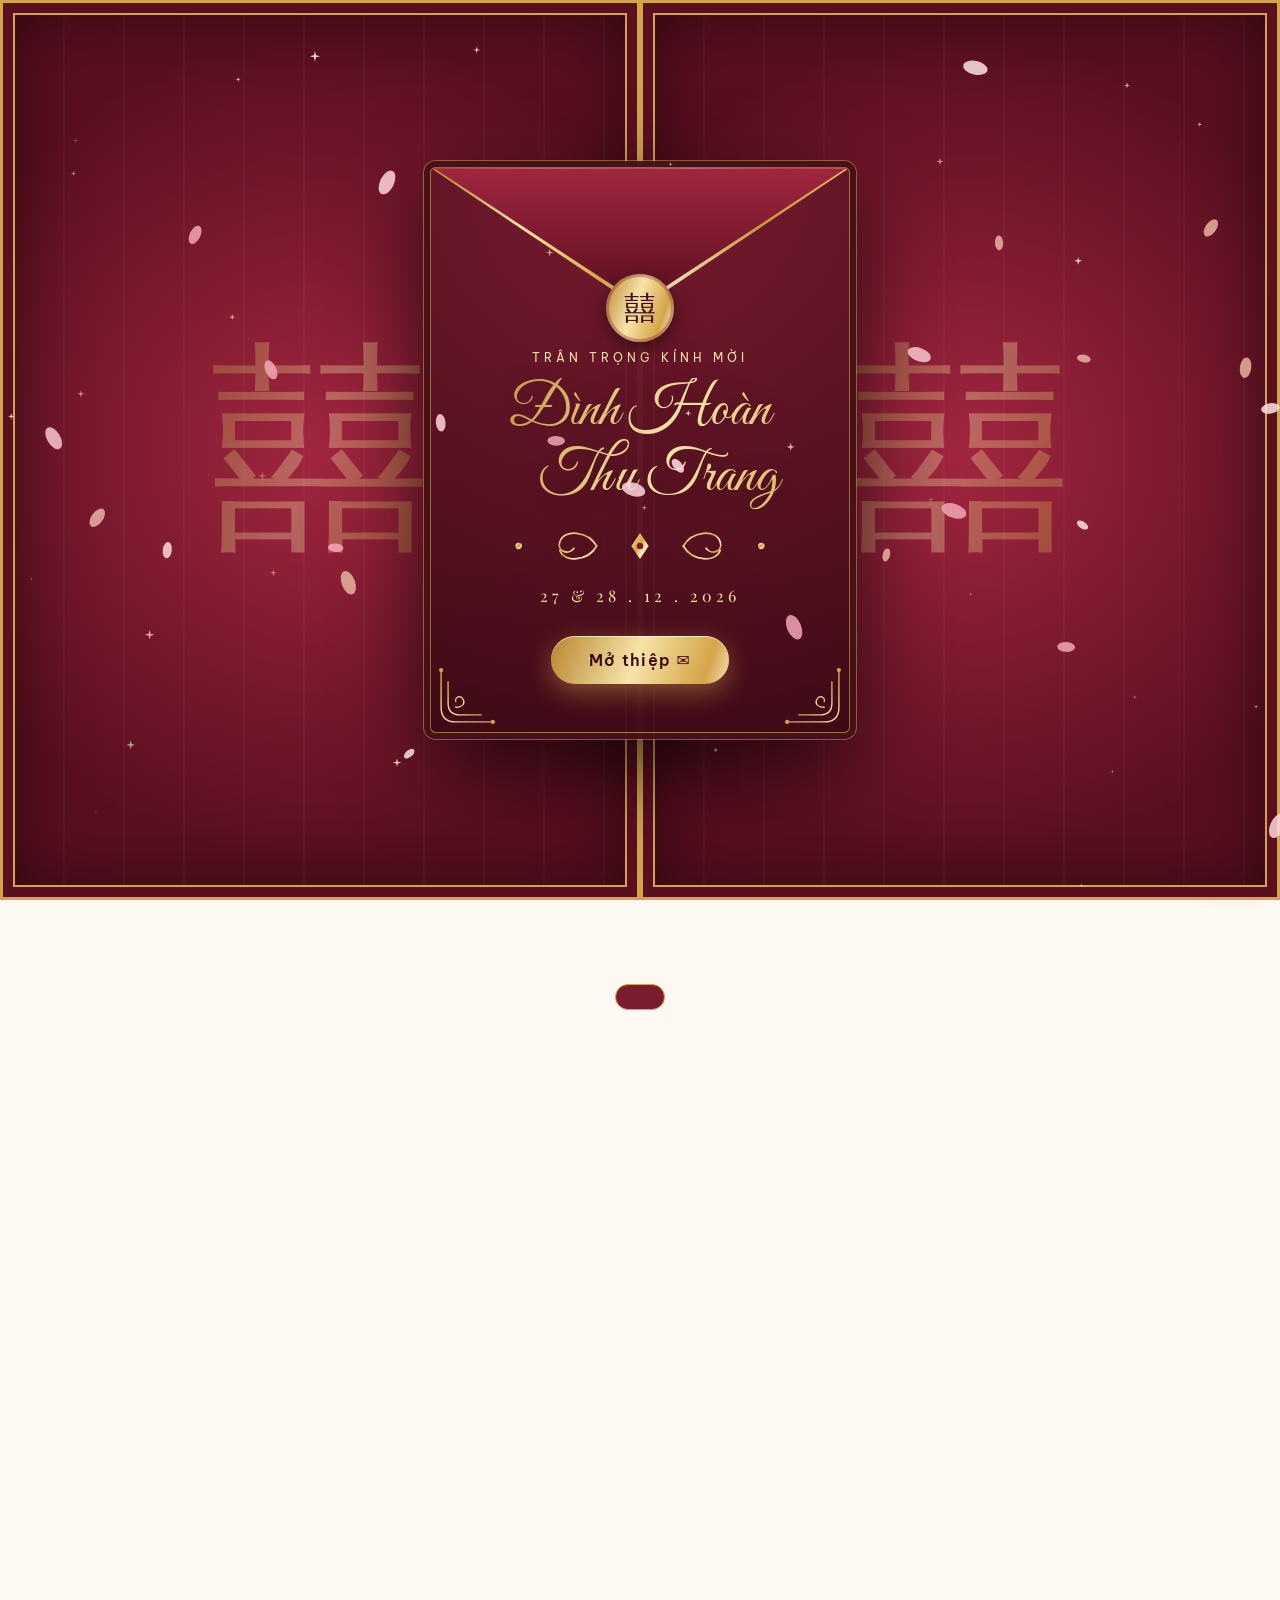
==== commit fb52d1e5: "Bỏ đoạn họ hàng khán giả và cúi chào hai họ khỏi cảnh mở thiệp (còn ~11 giây) Co-Authored-By: Claude" ====
--- a/index.html
+++ b/index.html
@@ -12,7 +12,7 @@
   <link rel="preconnect" href="https://fonts.googleapis.com">
   <link rel="preconnect" href="https://fonts.gstatic.com" crossorigin>
   <link href="https://fonts.googleapis.com/css2?family=Great+Vibes&family=Playfair+Display:ital,wght@0,400;0,600;0,700;1,400&family=Be+Vietnam+Pro:wght@300;400;500&display=swap" rel="stylesheet">
-  <link rel="stylesheet" href="style.css?v=42">
+  <link rel="stylesheet" href="style.css?v=43">
 </head>
 <body class="locked">
 
@@ -64,7 +64,7 @@
     <!-- Hoạt ảnh cô dâu chú rể hôn nhau -->
     <div class="kiss-scene" aria-hidden="true">
       <div class="kiss-glow"></div>
-      <svg class="kiss-svg" viewBox="-220 -290 440 390">
+      <svg class="kiss-svg" viewBox="-220 -290 440 310">
         <defs>
           <linearGradient id="silGold" x1="0" y1="0" x2="0" y2="1">
             <stop offset="0" stop-color="#fff1c4"/><stop offset=".5" stop-color="#e2b45a"/><stop offset="1" stop-color="#a8792a"/>
@@ -161,100 +161,6 @@
             <circle class="blush" cx="-8" cy="-160" r="5.5" fill="url(#blush)"/>
           </g>
         </g></g></g>
-
-        <!-- ===== KHÁN GIẢ: HỌ HÀNG HAI BÊN (nhìn từ sau lưng) ===== -->
-        <g class="audience" opacity="0">
-          <g class="aud" transform="translate(-196 0)"><g transform="translate(0 92) scale(1.0) translate(0 -92)"><g class="aud-bob">
-            <g class="aud-arms"><path d="M-17 64L-9 26M17 64L9 26" stroke="#3f4e8c" stroke-width="7" stroke-linecap="round"/>
-              <circle class="h1" cx="-7" cy="22" r="4.6" fill="#f6d8b8"/><circle class="h2" cx="7" cy="22" r="4.6" fill="#f6d8b8"/></g>
-            <path d="M-26 96Q-26 60 0 57Q26 60 26 96Z" fill="#3f4e8c"/>
-            <path d="M-26 96Q-26 60 0 57" stroke="rgba(255,255,255,.18)" stroke-width="2" fill="none"/>
-            <circle cx="-14" cy="44" r="3.4" fill="#f6d8b8"/><circle cx="14" cy="44" r="3.4" fill="#f6d8b8"/>
-            <circle cx="0" cy="42" r="15" fill="#e8e4dc"/>
-            <ellipse cx="0" cy="27" rx="15" ry="6" fill="#3a2a6a"/><path d="M-15 27q15 -5 30 0" stroke="#5b4a8f" stroke-width="2" fill="none"/>
-          </g></g></g>
-          <g class="aud" transform="translate(-150 0)"><g transform="translate(0 92) scale(0.98) translate(0 -92)"><g class="aud-bob">
-            <g class="aud-arms"><path d="M-17 64L-9 26M17 64L9 26" stroke="#a8322f" stroke-width="7" stroke-linecap="round"/>
-              <circle class="h1" cx="-7" cy="22" r="4.6" fill="#f6d8b8"/><circle class="h2" cx="7" cy="22" r="4.6" fill="#f6d8b8"/></g>
-            <path d="M-26 96Q-26 60 0 57Q26 60 26 96Z" fill="#a8322f"/>
-            <path d="M-26 96Q-26 60 0 57" stroke="rgba(255,255,255,.18)" stroke-width="2" fill="none"/>
-            <circle cx="-14" cy="44" r="3.4" fill="#f6d8b8"/><circle cx="14" cy="44" r="3.4" fill="#f6d8b8"/>
-            <circle cx="0" cy="42" r="15" fill="#aaa49c"/>
-            <circle cx="0" cy="30" r="6.5" fill="#aaa49c"/>
-          </g></g></g>
-          <g class="aud" transform="translate(-104 0)"><g transform="translate(0 92) scale(0.85) translate(0 -92)"><g class="aud-bob">
-            <g class="aud-arms"><path d="M-17 64L-9 26M17 64L9 26" stroke="#f2b13a" stroke-width="7" stroke-linecap="round"/>
-              <circle class="h1" cx="-7" cy="22" r="4.6" fill="#f6d8b8"/><circle class="h2" cx="7" cy="22" r="4.6" fill="#f6d8b8"/></g>
-            <path d="M-26 96Q-26 60 0 57Q26 60 26 96Z" fill="#f2b13a"/>
-            <path d="M-26 96Q-26 60 0 57" stroke="rgba(255,255,255,.18)" stroke-width="2" fill="none"/>
-            <circle cx="-14" cy="44" r="3.4" fill="#f6d8b8"/><circle cx="14" cy="44" r="3.4" fill="#f6d8b8"/>
-            <circle cx="0" cy="42" r="15" fill="#2a1410"/>
-            <path d="M-2 26q2 -6 6 -5" stroke="#2a1410" stroke-width="2.5" fill="none" stroke-linecap="round"/>
-          </g></g></g>
-          <g class="aud" transform="translate(-62 0)"><g transform="translate(0 92) scale(1.02) translate(0 -92)"><g class="aud-bob">
-            <g class="aud-arms"><path d="M-17 64L-9 26M17 64L9 26" stroke="#2f3640" stroke-width="7" stroke-linecap="round"/>
-              <circle class="h1" cx="-7" cy="22" r="4.6" fill="#f6d8b8"/><circle class="h2" cx="7" cy="22" r="4.6" fill="#f6d8b8"/></g>
-            <path d="M-26 96Q-26 60 0 57Q26 60 26 96Z" fill="#2f3640"/>
-            <path d="M-26 96Q-26 60 0 57" stroke="rgba(255,255,255,.18)" stroke-width="2" fill="none"/>
-            <circle cx="-14" cy="44" r="3.4" fill="#f6d8b8"/><circle cx="14" cy="44" r="3.4" fill="#f6d8b8"/>
-            <circle cx="0" cy="42" r="15" fill="#2a1410"/>
-            
-          </g></g></g>
-          <g class="aud" transform="translate(-18 0)"><g transform="translate(0 92) scale(0.98) translate(0 -92)"><g class="aud-bob">
-            <g class="aud-arms"><path d="M-17 64L-9 26M17 64L9 26" stroke="#e58aa0" stroke-width="7" stroke-linecap="round"/>
-              <circle class="h1" cx="-7" cy="22" r="4.6" fill="#f6d8b8"/><circle class="h2" cx="7" cy="22" r="4.6" fill="#f6d8b8"/></g>
-            <path d="M-26 96Q-26 60 0 57Q26 60 26 96Z" fill="#e58aa0"/>
-            <path d="M-26 96Q-26 60 0 57" stroke="rgba(255,255,255,.18)" stroke-width="2" fill="none"/>
-            <circle cx="-14" cy="44" r="3.4" fill="#f6d8b8"/><circle cx="14" cy="44" r="3.4" fill="#f6d8b8"/>
-            <circle cx="0" cy="42" r="15" fill="#3a1c12"/>
-            <path d="M-14 42Q-16 62 -10 72H10Q16 62 14 42Z" fill="#3a1c12"/>
-          </g></g></g>
-          <g class="aud" transform="translate(26 0)"><g transform="translate(0 92) scale(1.0) translate(0 -92)"><g class="aud-bob">
-            <g class="aud-arms"><path d="M-17 64L-9 26M17 64L9 26" stroke="#b23a5e" stroke-width="7" stroke-linecap="round"/>
-              <circle class="h1" cx="-7" cy="22" r="4.6" fill="#f6d8b8"/><circle class="h2" cx="7" cy="22" r="4.6" fill="#f6d8b8"/></g>
-            <path d="M-26 96Q-26 60 0 57Q26 60 26 96Z" fill="#b23a5e"/>
-            <path d="M-26 96Q-26 60 0 57" stroke="rgba(255,255,255,.18)" stroke-width="2" fill="none"/>
-            <circle cx="-14" cy="44" r="3.4" fill="#f6d8b8"/><circle cx="14" cy="44" r="3.4" fill="#f6d8b8"/>
-            <circle cx="0" cy="42" r="15" fill="#aaa49c"/>
-            <circle cx="0" cy="30" r="6.5" fill="#aaa49c"/>
-          </g></g></g>
-          <g class="aud" transform="translate(70 0)"><g transform="translate(0 92) scale(1.02) translate(0 -92)"><g class="aud-bob">
-            <g class="aud-arms"><path d="M-17 64L-9 26M17 64L9 26" stroke="#2f6b5a" stroke-width="7" stroke-linecap="round"/>
-              <circle class="h1" cx="-7" cy="22" r="4.6" fill="#f6d8b8"/><circle class="h2" cx="7" cy="22" r="4.6" fill="#f6d8b8"/></g>
-            <path d="M-26 96Q-26 60 0 57Q26 60 26 96Z" fill="#2f6b5a"/>
-            <path d="M-26 96Q-26 60 0 57" stroke="rgba(255,255,255,.18)" stroke-width="2" fill="none"/>
-            <circle cx="-14" cy="44" r="3.4" fill="#f6d8b8"/><circle cx="14" cy="44" r="3.4" fill="#f6d8b8"/>
-            <circle cx="0" cy="42" r="15" fill="#e8e4dc"/>
-            <ellipse cx="0" cy="27" rx="15" ry="6" fill="#3a2a6a"/><path d="M-15 27q15 -5 30 0" stroke="#5b4a8f" stroke-width="2" fill="none"/>
-          </g></g></g>
-          <g class="aud" transform="translate(114 0)"><g transform="translate(0 92) scale(0.97) translate(0 -92)"><g class="aud-bob">
-            <g class="aud-arms"><path d="M-17 64L-9 26M17 64L9 26" stroke="#8fb6e8" stroke-width="7" stroke-linecap="round"/>
-              <circle class="h1" cx="-7" cy="22" r="4.6" fill="#f6d8b8"/><circle class="h2" cx="7" cy="22" r="4.6" fill="#f6d8b8"/></g>
-            <path d="M-26 96Q-26 60 0 57Q26 60 26 96Z" fill="#8fb6e8"/>
-            <path d="M-26 96Q-26 60 0 57" stroke="rgba(255,255,255,.18)" stroke-width="2" fill="none"/>
-            <circle cx="-14" cy="44" r="3.4" fill="#f6d8b8"/><circle cx="14" cy="44" r="3.4" fill="#f6d8b8"/>
-            <circle cx="0" cy="42" r="15" fill="#2a1410"/>
-            <circle cx="0" cy="29" r="6" fill="#2a1410"/>
-          </g></g></g>
-          <g class="aud" transform="translate(156 0)"><g transform="translate(0 92) scale(0.85) translate(0 -92)"><g class="aud-bob">
-            <g class="aud-arms"><path d="M-17 64L-9 26M17 64L9 26" stroke="#7ccf9a" stroke-width="7" stroke-linecap="round"/>
-              <circle class="h1" cx="-7" cy="22" r="4.6" fill="#f6d8b8"/><circle class="h2" cx="7" cy="22" r="4.6" fill="#f6d8b8"/></g>
-            <path d="M-26 96Q-26 60 0 57Q26 60 26 96Z" fill="#7ccf9a"/>
-            <path d="M-26 96Q-26 60 0 57" stroke="rgba(255,255,255,.18)" stroke-width="2" fill="none"/>
-            <circle cx="-14" cy="44" r="3.4" fill="#f6d8b8"/><circle cx="14" cy="44" r="3.4" fill="#f6d8b8"/>
-            <circle cx="0" cy="42" r="15" fill="#2a1410"/>
-            <path d="M-2 26q2 -6 6 -5" stroke="#2a1410" stroke-width="2.5" fill="none" stroke-linecap="round"/>
-          </g></g></g>
-          <g class="aud" transform="translate(198 0)"><g transform="translate(0 92) scale(1.0) translate(0 -92)"><g class="aud-bob">
-            <g class="aud-arms"><path d="M-17 64L-9 26M17 64L9 26" stroke="#5a4a7a" stroke-width="7" stroke-linecap="round"/>
-              <circle class="h1" cx="-7" cy="22" r="4.6" fill="#f6d8b8"/><circle class="h2" cx="7" cy="22" r="4.6" fill="#f6d8b8"/></g>
-            <path d="M-26 96Q-26 60 0 57Q26 60 26 96Z" fill="#5a4a7a"/>
-            <path d="M-26 96Q-26 60 0 57" stroke="rgba(255,255,255,.18)" stroke-width="2" fill="none"/>
-            <circle cx="-14" cy="44" r="3.4" fill="#f6d8b8"/><circle cx="14" cy="44" r="3.4" fill="#f6d8b8"/>
-            <circle cx="0" cy="42" r="15" fill="#2a1410"/>
-            
-          </g></g></g>
-        </g>
 
         <!-- Thần Cupid bắn mũi tên -->
         <g class="cupid" opacity="0">
@@ -608,7 +514,7 @@
 
   <div id="toast" class="toast"></div>
 
-  <script src="config.js?v=42"></script>
-  <script src="script.js?v=42"></script>
+  <script src="config.js?v=43"></script>
+  <script src="script.js?v=43"></script>
 </body>
 </html>
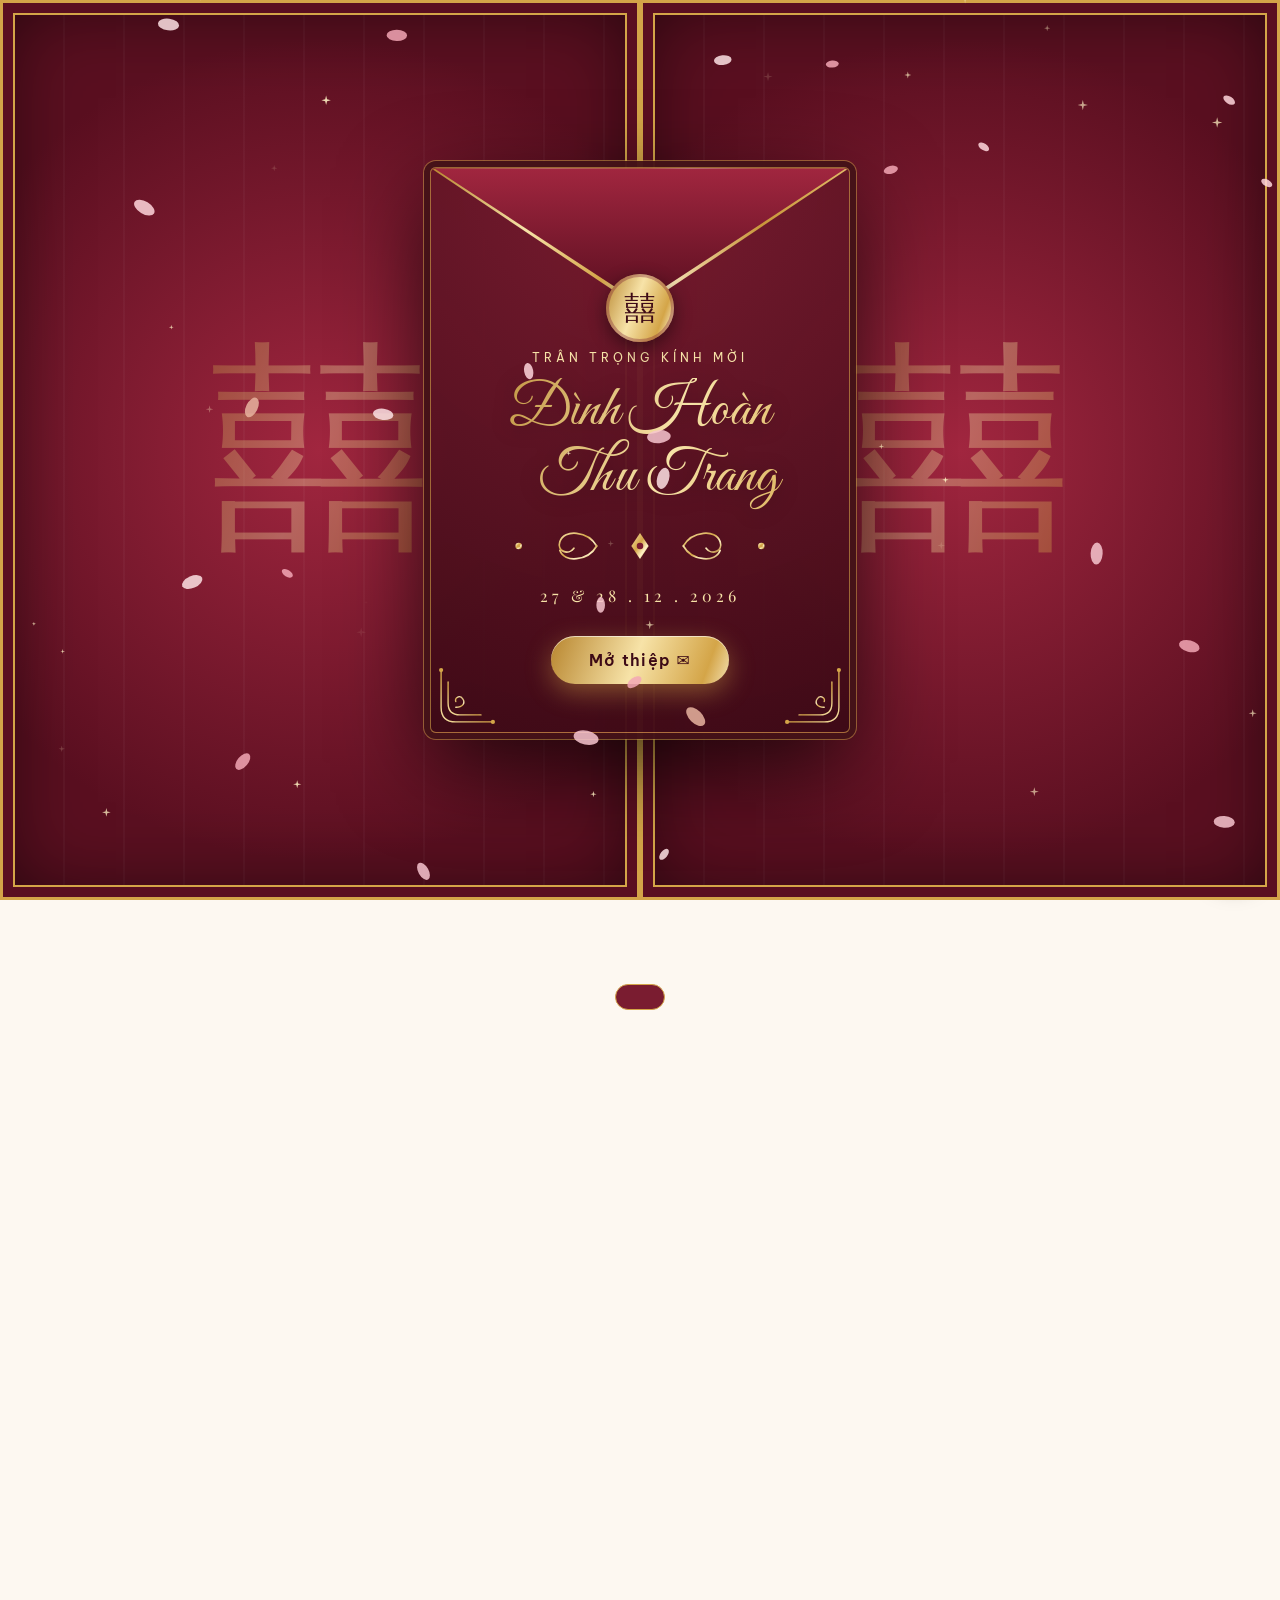
==== commit e82712f4: "Gộp hai ô ngày cưới 27 & 28 thành một ô Co-Authored-By: Claude Opus 5.5 <noreply@anthropic.com> Clau" ====
--- a/index.html
+++ b/index.html
@@ -12,7 +12,7 @@
   <link rel="preconnect" href="https://fonts.googleapis.com">
   <link rel="preconnect" href="https://fonts.gstatic.com" crossorigin>
   <link href="https://fonts.googleapis.com/css2?family=Great+Vibes&family=Playfair+Display:ital,wght@0,400;0,600;0,700;1,400&family=Be+Vietnam+Pro:wght@300;400;500&display=swap" rel="stylesheet">
-  <link rel="stylesheet" href="style.css?v=43">
+  <link rel="stylesheet" href="style.css?v=44">
 </head>
 <body class="locked">
 
@@ -514,7 +514,7 @@
 
   <div id="toast" class="toast"></div>
 
-  <script src="config.js?v=43"></script>
-  <script src="script.js?v=43"></script>
+  <script src="config.js?v=44"></script>
+  <script src="script.js?v=44"></script>
 </body>
 </html>
--- a/style.css
+++ b/style.css
@@ -361,3 +361,14 @@
 /* ---------- Cô dâu chú rể nắm tay đi phát thiệp (dưới đếm ngược) ---------- */
 .invite-run{max-width:700px;margin:30px auto 0}
 .invite-run svg{display:block;width:100%;height:auto;overflow:visible}
+
+/* hai ngày cưới gộp trong một ô */
+.day-card.day-combined{flex:1 1 100%;max-width:440px;padding:38px 22px 26px}
+.dc-row{display:flex;align-items:flex-start;justify-content:center;gap:clamp(10px,4vw,26px)}
+.dc-col{flex:1;min-width:0}
+.dc-amp{font-family:var(--script);font-size:clamp(2.6rem,10vw,3.4rem);color:var(--gold-light);align-self:center;margin-top:18px;line-height:1}
+.day-combined .dn{font-size:clamp(3.8rem,15vw,5.4rem)}
+.day-combined .lu-s{font-style:italic;font-size:.78rem;opacity:.8;margin-top:2px}
+.day-combined .mo{margin-top:12px;font-size:.95rem}
+.day-card.day-combined{border-radius:150px 150px 18px 18px;padding-top:62px}
+.day-combined .wd{letter-spacing:.15em;font-size:.74rem;white-space:nowrap}
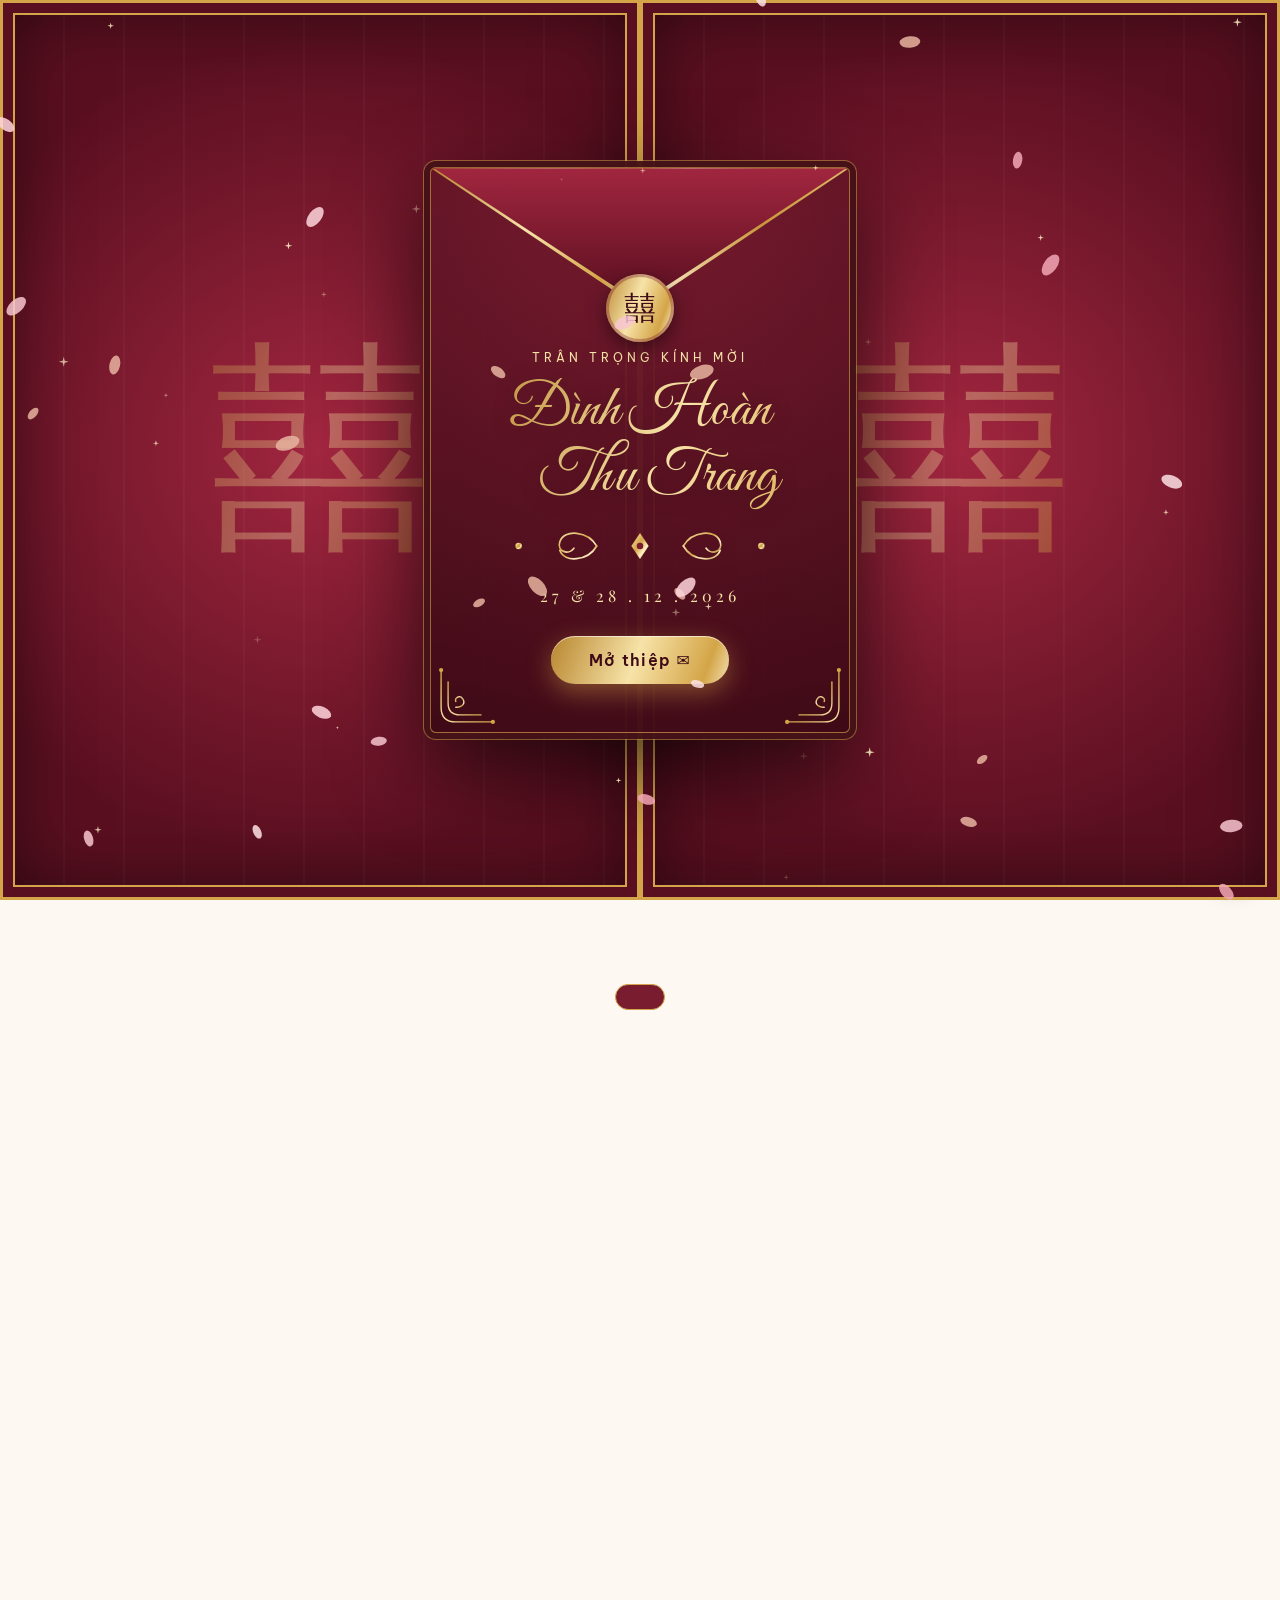
==== commit b723fca2: "Album: đặt trên Sự kiện, lưới ảnh nhỏ, chạm để phóng to - Lưới ảnh vuông 3 cột trên điện thoại, 4 cộ" ====
--- a/index.html
+++ b/index.html
@@ -12,7 +12,7 @@
   <link rel="preconnect" href="https://fonts.googleapis.com">
   <link rel="preconnect" href="https://fonts.gstatic.com" crossorigin>
   <link href="https://fonts.googleapis.com/css2?family=Great+Vibes&family=Playfair+Display:ital,wght@0,400;0,600;0,700;1,400&family=Be+Vietnam+Pro:wght@300;400;500&display=swap" rel="stylesheet">
-  <link rel="stylesheet" href="style.css?v=44">
+  <link rel="stylesheet" href="style.css?v=45">
 </head>
 <body class="locked">
 
@@ -262,8 +262,8 @@
     <a href="#invite">Lời mời</a>
     <a href="#couple">Cặp đôi</a>
     <a href="#story">Chuyện tình</a>
+    <a href="#album">Album</a>
     <a href="#events">Sự kiện</a>
-    <a href="#album">Album</a>
     <a href="#gift">Mừng cưới</a>
   </nav>
 
@@ -473,17 +473,18 @@
       <div class="timeline" id="timeline"></div>
     </section>
 
+    <!-- ====== ALBUM ====== -->
+    <section id="album" class="section album">
+      <h2 class="section-title reveal">Album Hình Cưới</h2>
+      <div class="masonry" id="masonry"></div>
+    </section>
+
     <!-- ====== SỰ KIỆN ====== -->
     <section id="events" class="section events">
       <h2 class="section-title light reveal">Sự Kiện Cưới</h2>
       <div id="eventDays"></div>
     </section>
 
-    <!-- ====== ALBUM ====== -->
-    <section id="album" class="section album">
-      <h2 class="section-title reveal">Album Hình Cưới</h2>
-      <div class="masonry" id="masonry"></div>
-    </section>
 
     <!-- ====== MỪNG CƯỚI ====== -->
     <section id="gift" class="section gift">
@@ -510,11 +511,12 @@
     <button class="lb-prev" aria-label="Ảnh trước">‹</button>
     <img alt="">
     <button class="lb-next" aria-label="Ảnh sau">›</button>
+    <p class="lb-count" aria-live="polite"></p>
   </div>
 
   <div id="toast" class="toast"></div>
 
-  <script src="config.js?v=44"></script>
-  <script src="script.js?v=44"></script>
+  <script src="config.js?v=45"></script>
+  <script src="script.js?v=45"></script>
 </body>
 </html>
--- a/style.css
+++ b/style.css
@@ -372,3 +372,17 @@
 .day-combined .mo{margin-top:12px;font-size:.95rem}
 .day-card.day-combined{border-radius:150px 150px 18px 18px;padding-top:62px}
 .day-combined .wd{letter-spacing:.15em;font-size:.74rem;white-space:nowrap}
+
+/* ---------- Album: lưới ảnh nhỏ, chạm để phóng to ---------- */
+.masonry{columns:auto;display:grid;grid-template-columns:repeat(4,1fr);gap:10px;max-width:760px}
+.masonry figure{margin:0;aspect-ratio:1;border-radius:10px;box-shadow:0 6px 16px rgba(122,28,48,.15);-webkit-tap-highlight-color:transparent}
+.masonry figure img{width:100%;height:100%;object-fit:cover}
+.masonry figure:active{transform:scale(.96)}
+@media (max-width:600px){.masonry{grid-template-columns:repeat(3,1fr);gap:6px}.masonry figure{border-radius:8px}}
+.lightbox{touch-action:pan-y;overscroll-behavior:contain;padding:12px}
+.lightbox img{max-width:100%;max-height:80vh;max-height:80svh;object-fit:contain;user-select:none;-webkit-user-drag:none}
+.lightbox button{width:48px;height:48px;display:grid;place-items:center;padding:0;border-radius:50%;background:rgba(0,0,0,.35);font-size:2rem;line-height:1}
+.lb-close{top:max(12px,env(safe-area-inset-top));right:12px}
+.lb-prev{left:8px}.lb-next{right:8px}
+.lb-count{position:absolute;bottom:max(16px,env(safe-area-inset-bottom));left:0;right:0;text-align:center;color:var(--gold-light);font-size:.85rem;letter-spacing:.15em}
+body.lb-open{overflow:hidden}
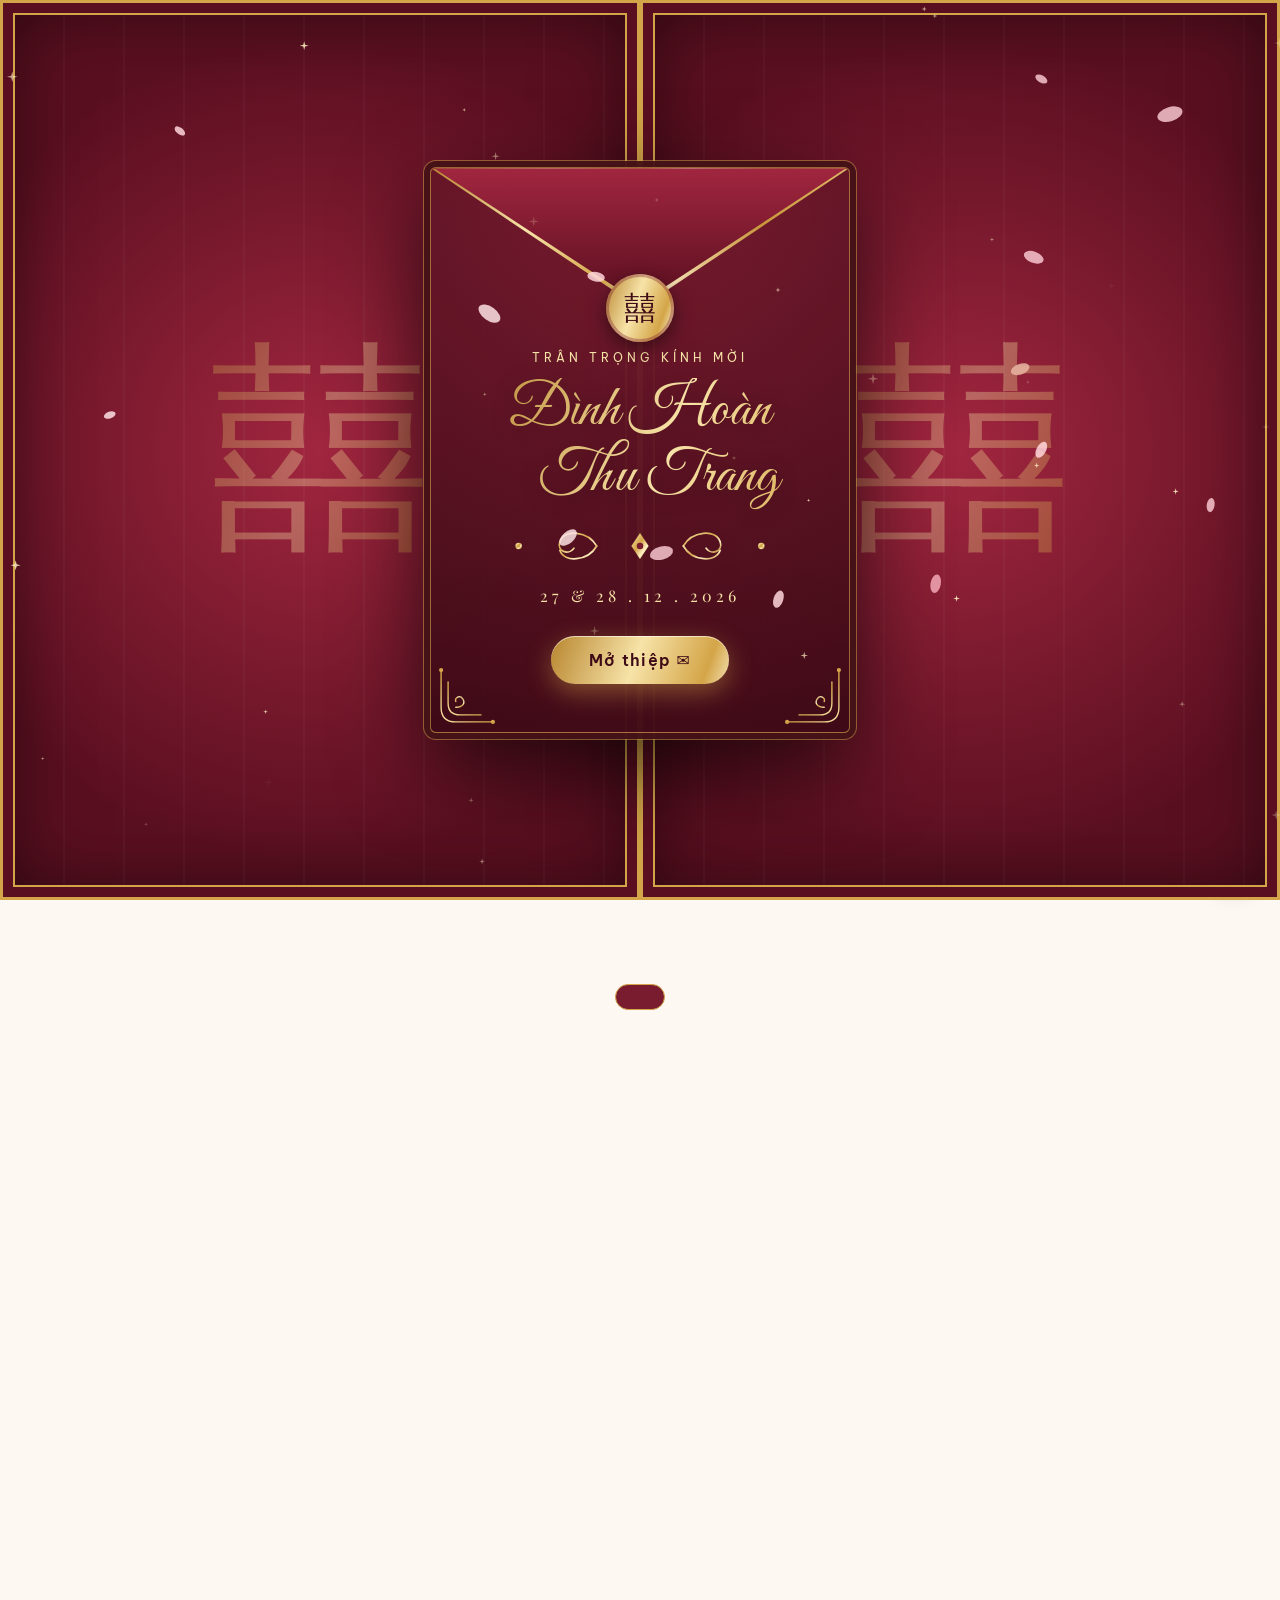
==== commit 4a4f336c: "Chuyện tình yêu viết chung chung để thay ảnh cưới sau; giảm hoa rơi một nửa Co-Authored-By: Claude O" ====
--- a/index.html
+++ b/index.html
@@ -12,7 +12,7 @@
   <link rel="preconnect" href="https://fonts.googleapis.com">
   <link rel="preconnect" href="https://fonts.gstatic.com" crossorigin>
   <link href="https://fonts.googleapis.com/css2?family=Great+Vibes&family=Playfair+Display:ital,wght@0,400;0,600;0,700;1,400&family=Be+Vietnam+Pro:wght@300;400;500&display=swap" rel="stylesheet">
-  <link rel="stylesheet" href="style.css?v=45">
+  <link rel="stylesheet" href="style.css?v=46">
 </head>
 <body class="locked">
 
@@ -516,7 +516,7 @@
 
   <div id="toast" class="toast"></div>
 
-  <script src="config.js?v=45"></script>
-  <script src="script.js?v=45"></script>
+  <script src="config.js?v=46"></script>
+  <script src="script.js?v=46"></script>
 </body>
 </html>
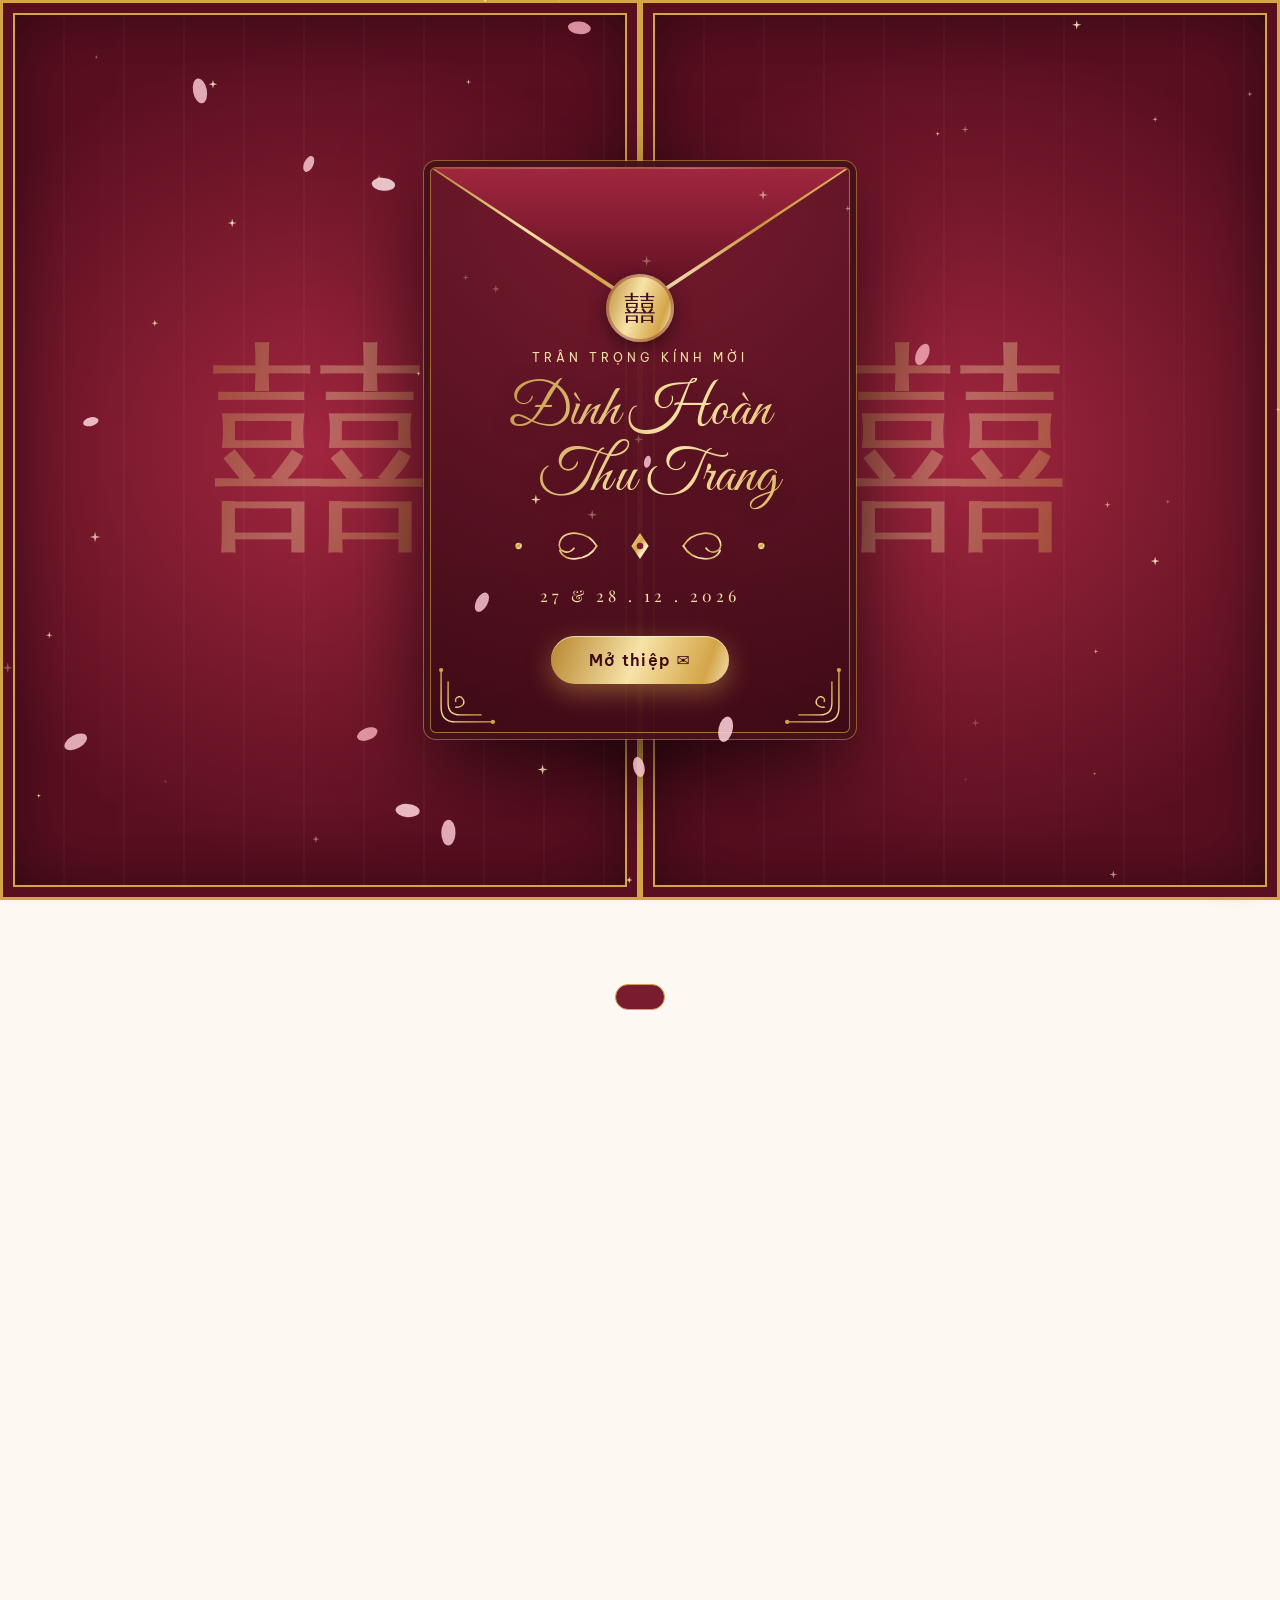
==== commit 8900d7c4: "Ảnh xem trước khi chia sẻ link qua Messenger/Facebook/Zalo - Ảnh 1200x630 images/share.jpg: ảnh cặp " ====
--- a/index.html
+++ b/index.html
@@ -7,7 +7,19 @@
   <meta name="description" content="Trân trọng kính mời bạn đến dự lễ cưới của Đình Hoàn & Thu Trang vào ngày 27 & 28/12/2026.">
   <meta property="og:title" content="Đình Hoàn ❤ Thu Trang — 27 & 28.12.2026">
   <meta property="og:description" content="Trân trọng kính mời bạn đến chung vui cùng gia đình chúng mình.">
-  <meta property="og:image" content="images/cover.jpg">
+  <meta property="og:type" content="website">
+  <meta property="og:url" content="https://hoandk20.github.io/thiep-cuoi-hoan-trang/">
+  <meta property="og:site_name" content="Thiệp cưới Đình Hoàn &amp; Thu Trang">
+  <meta property="og:locale" content="vi_VN">
+  <meta property="og:image" content="https://hoandk20.github.io/thiep-cuoi-hoan-trang/images/share.jpg">
+  <meta property="og:image:secure_url" content="https://hoandk20.github.io/thiep-cuoi-hoan-trang/images/share.jpg">
+  <meta property="og:image:type" content="image/jpeg">
+  <meta property="og:image:width" content="1200">
+  <meta property="og:image:height" content="630">
+  <meta property="og:image:alt" content="Đình Hoàn &amp; Thu Trang — 27 &amp; 28.12.2026">
+  <meta name="twitter:card" content="summary_large_image">
+  <meta name="twitter:image" content="https://hoandk20.github.io/thiep-cuoi-hoan-trang/images/share.jpg">
+  <link rel="canonical" href="https://hoandk20.github.io/thiep-cuoi-hoan-trang/">
   <meta name="theme-color" content="#5a0f20">
   <link rel="preconnect" href="https://fonts.googleapis.com">
   <link rel="preconnect" href="https://fonts.gstatic.com" crossorigin>
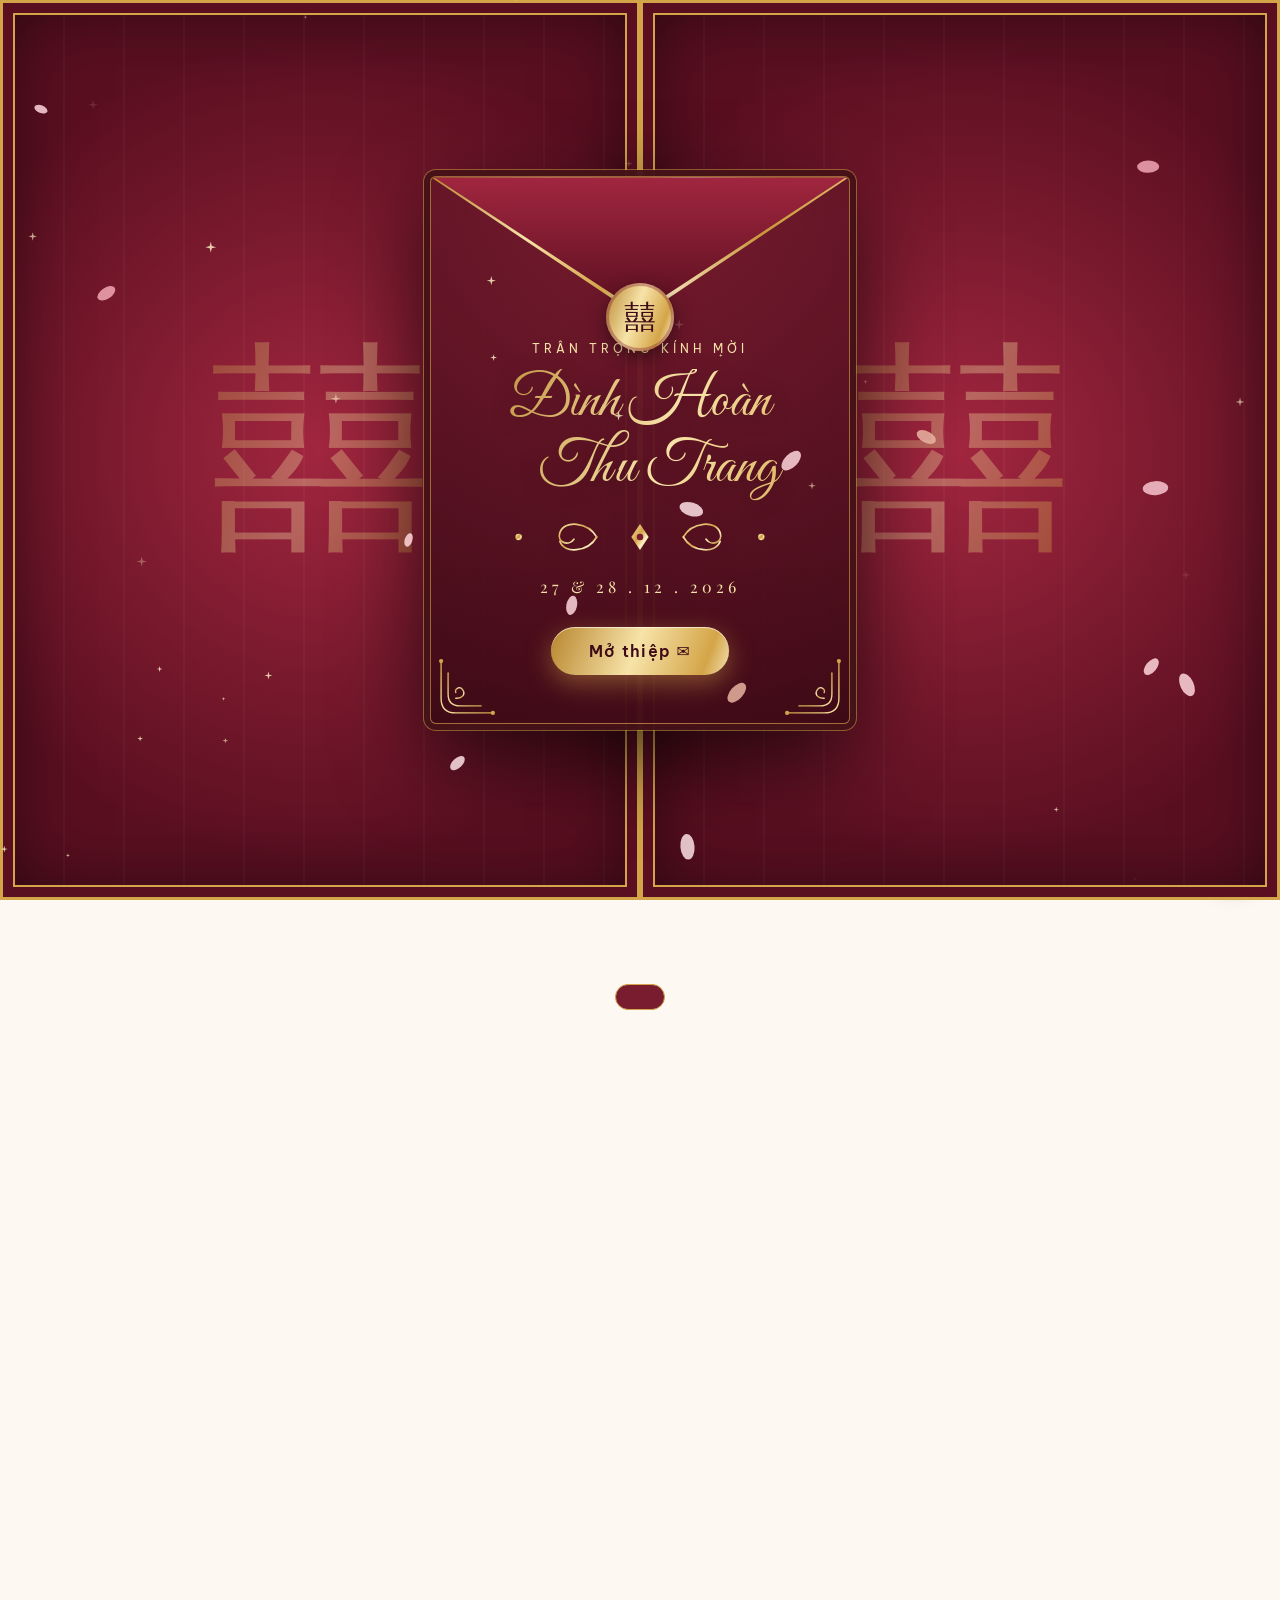
==== commit 4d283590: "Phong bì hiện tên khách mời từ link ?to=Tên, thêm trang tao-link.html - Mở link ...?to=Tên thì phong" ====
--- a/index.html
+++ b/index.html
@@ -24,7 +24,7 @@
   <link rel="preconnect" href="https://fonts.googleapis.com">
   <link rel="preconnect" href="https://fonts.gstatic.com" crossorigin>
   <link href="https://fonts.googleapis.com/css2?family=Great+Vibes&family=Playfair+Display:ital,wght@0,400;0,600;0,700;1,400&family=Be+Vietnam+Pro:wght@300;400;500&display=swap" rel="stylesheet">
-  <link rel="stylesheet" href="style.css?v=46">
+  <link rel="stylesheet" href="style.css?v=47">
 </head>
 <body class="locked">
 
@@ -66,6 +66,10 @@
       <div class="env-flap"><div class="env-flap-in"></div></div>
       <div class="env-seal">囍</div>
       <svg class="corner bl"><use href="#corner"/></svg><svg class="corner br"><use href="#corner"/></svg>
+      <div class="env-guest" id="envGuest" hidden>
+        <p class="eg-label">Thân gửi</p>
+        <p class="eg-name" id="guestName"></p>
+      </div>
       <p class="env-small">Trân trọng kính mời</p>
       <h1 class="script gold-text env-names"><span data-k="groom.shortName"></span><br><span class="amp">&</span> <span data-k="bride.shortName"></span></h1>
       <svg class="flourish"><use href="#flourish"/></svg>
@@ -528,7 +532,7 @@
 
   <div id="toast" class="toast"></div>
 
-  <script src="config.js?v=46"></script>
-  <script src="script.js?v=46"></script>
+  <script src="config.js?v=47"></script>
+  <script src="script.js?v=47"></script>
 </body>
 </html>
--- a/style.css
+++ b/style.css
@@ -386,3 +386,11 @@
 .lb-prev{left:8px}.lb-next{right:8px}
 .lb-count{position:absolute;bottom:max(16px,env(safe-area-inset-bottom));left:0;right:0;text-align:center;color:var(--gold-light);font-size:.85rem;letter-spacing:.15em}
 body.lb-open{overflow:hidden}
+
+/* tên khách mời trên phong bì (link ?to=Tên) */
+.env-guest{margin:14px auto 4px;padding:8px 18px 10px;max-width:92%;border-top:1px solid rgba(212,165,72,.5);border-bottom:1px solid rgba(212,165,72,.5)}
+.env-guest + .env-small{margin-top:12px}
+.eg-label{font-size:.7rem;letter-spacing:.3em;text-transform:uppercase;color:rgba(247,227,168,.8)}
+.eg-name{font-family:var(--script);font-size:clamp(2rem,8vw,2.6rem);line-height:1.2;color:#fff6d8;overflow-wrap:anywhere}
+.envelope:has(.env-guest:not([hidden])){padding-top:182px}
+.envelope .env-guest{margin-top:0}
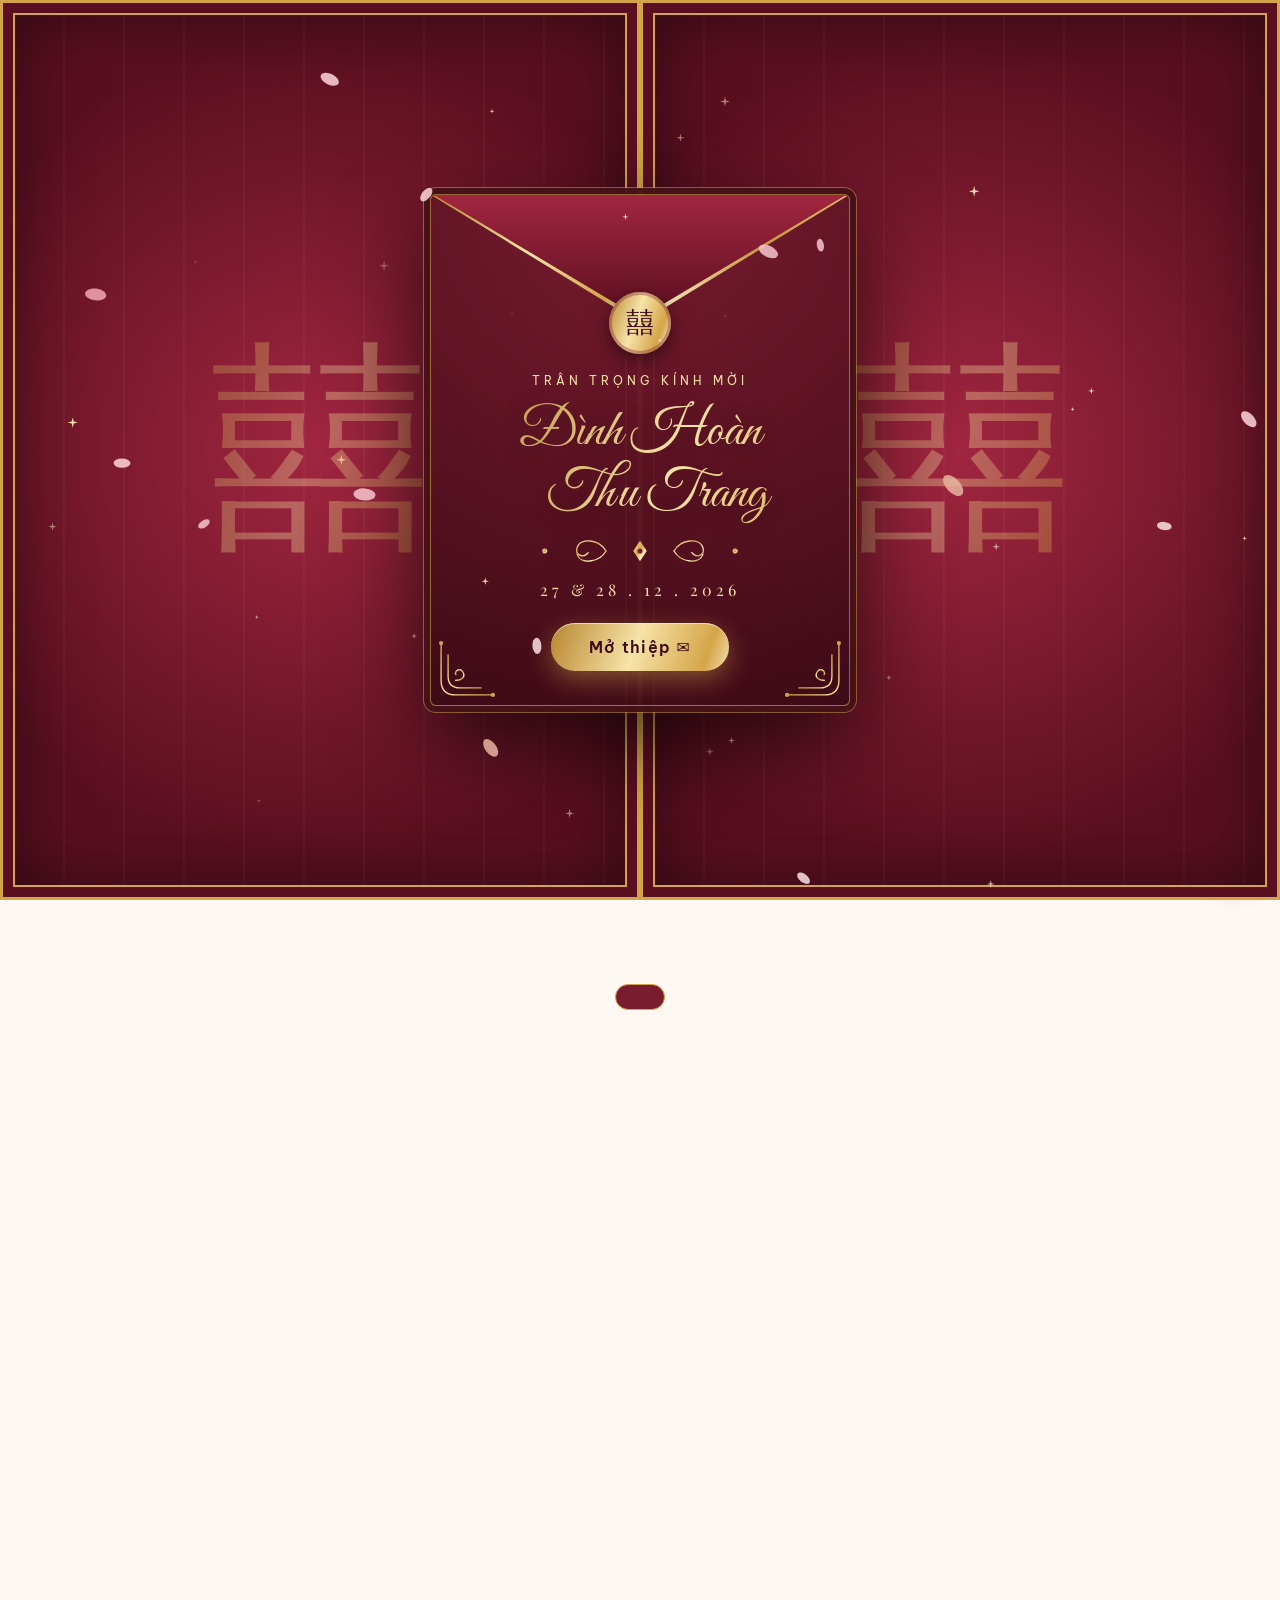
==== commit 5cecf185: "Phong bì: nắp và con dấu không che chữ, vừa màn hình điện thoại nhỏ - Chiều cao nắp theo chiều cao m" ====
--- a/index.html
+++ b/index.html
@@ -24,7 +24,7 @@
   <link rel="preconnect" href="https://fonts.googleapis.com">
   <link rel="preconnect" href="https://fonts.gstatic.com" crossorigin>
   <link href="https://fonts.googleapis.com/css2?family=Great+Vibes&family=Playfair+Display:ital,wght@0,400;0,600;0,700;1,400&family=Be+Vietnam+Pro:wght@300;400;500&display=swap" rel="stylesheet">
-  <link rel="stylesheet" href="style.css?v=47">
+  <link rel="stylesheet" href="style.css?v=48">
 </head>
 <body class="locked">
 
@@ -532,7 +532,7 @@
 
   <div id="toast" class="toast"></div>
 
-  <script src="config.js?v=47"></script>
-  <script src="script.js?v=47"></script>
+  <script src="config.js?v=48"></script>
+  <script src="script.js?v=48"></script>
 </body>
 </html>
--- a/style.css
+++ b/style.css
@@ -392,5 +392,22 @@
 .env-guest + .env-small{margin-top:12px}
 .eg-label{font-size:.7rem;letter-spacing:.3em;text-transform:uppercase;color:rgba(247,227,168,.8)}
 .eg-name{font-family:var(--script);font-size:clamp(2rem,8vw,2.6rem);line-height:1.2;color:#fff6d8;overflow-wrap:anywhere}
-.envelope:has(.env-guest:not([hidden])){padding-top:182px}
-.envelope .env-guest{margin-top:0}
+
+/* ---------- Phong bì gọn, chữ không bị nắp/con dấu che, vừa màn hình nhỏ ---------- */
+.envelope{--flap:clamp(84px,15vh,128px);padding:calc(var(--flap) + 48px) 24px 26px}
+.envelope .env-flap{height:var(--flap)}
+.envelope .env-seal{top:var(--flap);width:62px;height:62px;font-size:28px}
+.envelope .env-small{margin-top:0}
+.envelope .env-guest{margin:0 auto 12px}
+.envelope .env-names{font-size:clamp(2.1rem,min(10vw,6.4vh),3.4rem)}
+.envelope .flourish{height:34px;margin:8px auto}
+.envelope .env-date{margin-bottom:20px}
+.envelope .eg-name{font-size:clamp(1.7rem,min(8vw,5vh),2.4rem)}
+#opening{overflow-y:auto;place-items:safe center}
+#opening .gate-card{margin:12px 0}
+@media (max-height:640px){
+  .envelope{padding-bottom:18px}
+  .envelope .flourish{display:none}
+  .envelope .env-date{margin:6px 0 14px}
+  .envelope .btn-gold{padding:11px 30px}
+}
